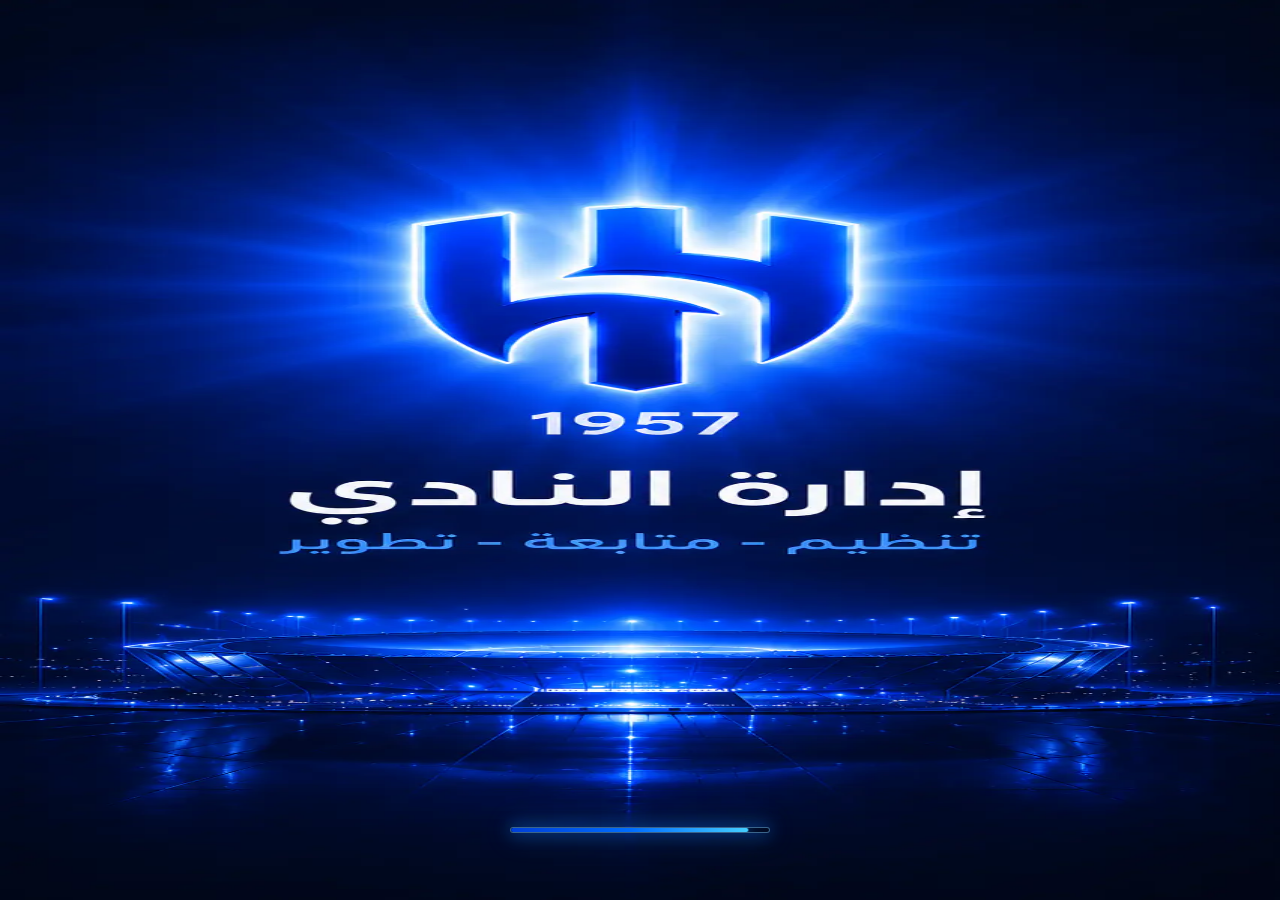
==== index.dev.html @ a950699e "Add files via upload" ====
<!doctype html>
<html lang="ar" dir="rtl">
  <head>
    <meta charset="utf-8" />
    <meta
      name="viewport"
      content="width=device-width, initial-scale=1, viewport-fit=cover"
    />
    <meta name="theme-color" content="#0b6dff" />
    <meta name="mobile-web-app-capable" content="yes" />
    <meta name="apple-mobile-web-app-capable" content="yes" />
    <meta name="apple-mobile-web-app-title" content="إدارة النادي" />
    <meta name="apple-mobile-web-app-status-bar-style" content="black-translucent" />
    <meta name="format-detection" content="telephone=no" />
    <title>منظومة إدارة نادي الهلال</title>
    <link rel="manifest" href="manifest.json" />
    <link rel="icon" type="image/webp" href="assets/optimized/hilal-icon.webp" />
    <link rel="apple-touch-icon" href="assets/optimized/apple-touch-icon.png" />
    <link rel="stylesheet" href="style.css" />
  </head>
  <body>
    <div
      class="splash"
      id="splash"
      aria-hidden="true"
      style="background: #09284d url('assets/optimized/hilal-splash.webp') center center / 100% 100% no-repeat"
    >
      <div class="splash-card">
        <img
          class="splash-poster"
          src="assets/optimized/hilal-splash.webp"
          alt="إدارة النادي"
          decoding="async"
          fetchpriority="high"
          loading="eager"
        />
        <div class="splash-loader" aria-hidden="true">
          <span></span>
        </div>
      </div>
    </div>
    <main class="app">
      <section class="content">
        <section class="page active" id="home">
          <div class="top home-top">
            <span class="kicker">نظام النادي</span>
            <div class="home-logo" aria-label="شعار الهلال">
              <img
                class="logo-img"
                src="assets/optimized/hilal-icon.webp"
                alt=""
                aria-hidden="true"
                decoding="async"
                fetchpriority="high"
                loading="eager"
              />
            </div>
          </div>
          <h1 class="title">ألعاب الهلال المختلفة</h1>
          <p class="desc">اختر الرياضة ثم انتقل لمسار المدرب أو اللاعب</p>
          <div class="sports" id="sportsGrid"></div>
        </section>
        <section class="page" id="sport">
          <div class="top">
            <div class="nav-actions">
              <button class="icon" data-go="home">‹</button>
              <button class="icon" data-go="home">⌂</button>
            </div>
            <span class="chip" id="sportStatus">نشط</span>
          </div>
          <h2 class="title" id="sportTitle">اختيار المسار</h2>
          <p class="desc" id="sportDesc">
            اختر كيف تريد الدخول بعد اختيار الرياضة
          </p>
          <div class="grid2">
            <button class="soft" id="showPlayer">دخول اللاعب</button>
            <button class="btn" id="showCoach">دخول المدرب</button>
          </div>
          <div class="card panel-card hidden" id="coachPanel">
            <h3>دخول المدرب</h3>
            <input id="coachUser" class="input" placeholder="اسم المستخدم" />
            <input
              id="coachPass"
              class="input"
              type="password"
              placeholder="كلمة المرور"
            />
            <button class="btn" id="coachLogin">دخول المدرب</button>
            <p class="message" id="coachMsg"></p>
          </div>
          <div class="card panel-card hidden" id="playerPanel">
            <h3>دخول اللاعب</h3>
            <input id="playerCode" class="input" placeholder="A7-3K-L9" />
            <button class="btn" id="playerLogin">دخول اللاعب</button>
            <p class="message" id="playerMsg"></p>
          </div>
        </section>
        <section class="page" id="coachDash">
          <div class="top">
            <div class="nav-actions">
              <button class="icon" data-go="home">⌂</button>
              <button
                class="icon menu-toggle"
                data-drawer-open
                data-icon="menu"
                type="button"
                aria-label="فتح القائمة"
              >
                ☰
              </button>
            </div>
            <span class="kicker">Dashboard</span>
            <span class="chip" id="sportChip">رفع الأثقال</span>
          </div>
          <h2 class="title">لوحة التحكم</h2>
          <p class="desc">ملخص سريع وتحكم أساسي للمدرب</p>
          <div class="grid3">
            <div class="stat">
              <small>عدد اللاعبين</small><b id="total">0</b>
            </div>
            <div class="stat">
              <small>نسبة الحضور</small><b id="rate">0%</b>
            </div>
            <div class="stat"><small>حضور اليوم</small><b id="today">0</b></div>
          </div>
          <div class="card code-card">
            <div class="row"><b>الكود</b><span class="chip">للاعب</span></div>
            <div class="code-actions">
              <input id="codeInput" class="input" placeholder="A7-3K-L9" />
              <button
                class="copy-code"
                id="copyCode"
                type="button"
                aria-label="نسخ الكود"
              ></button>
              <button class="btn" id="saveCode">حفظ</button>
            </div>
            <p id="codeMsg" class="message"></p>
            <button class="soft register-btn" id="toggleRegister" type="button">
              تسجيل لاعب
            </button>
            <div class="register-panel hidden" id="registerPanel">
              <h3>إضافة لاعب للموسم الجديد</h3>
              <input id="regName" class="input" placeholder="الاسم الكامل" />
              <div class="form-grid">
                <input
                  id="regNational"
                  class="input"
                  placeholder="رقم الهوية"
                />
                <input
                  id="regPhone"
                  class="input"
                  placeholder="رقم الجوال 05xxxxxxxx"
                />
                <input
                  id="regBirth"
                  class="input"
                  type="date"
                  aria-label="تاريخ الميلاد"
                />
                <input
                  id="regAge"
                  class="input"
                  type="number"
                  min="1"
                  placeholder="العمر"
                />
                <input
                  id="regWeight"
                  class="input"
                  type="number"
                  min="1"
                  placeholder="الوزن"
                />
                <select id="regGroup" class="select">
                  <option>فئة الكبار</option>
                  <option>فئة الشباب</option>
                  <option>فئة الناشئين</option>
                  <option>فئة البراعم</option>
                </select>
                <textarea
                  id="regNote"
                  class="textarea wide"
                  placeholder="ملاحظات المدرب"
                ></textarea>
              </div>
              <button class="btn" id="saveNewPlayer" type="button">
                حفظ بيانات اللاعب
              </button>
              <p id="registerMsg" class="message"></p>
            </div>
          </div>
        </section>
        <section class="page" id="daily">
          <div class="top">
            <div class="nav-actions">
              <button class="icon" data-go="coachDash">‹</button>
              <button class="icon" data-go="home">⌂</button>
            </div>
            <span class="chip">تمارين اليوم</span>
          </div>
          <h2 class="title">التمارين اليومية</h2>
          <select id="dailyGroup" class="select">
            <option>فئة الكبار</option>
            <option>فئة الشباب</option>
            <option>فئة الناشئين</option>
            <option>فئة البراعم</option>
          </select>
          <div class="list" id="dailyList"></div>
          <input id="dailyTitle" class="input" placeholder="اسم التمرين" />
          <input id="dailyDetails" class="input" placeholder="التفاصيل" />
          <textarea
            id="dailyNote"
            class="textarea"
            placeholder="ملاحظات المدرب"
          ></textarea>
          <button class="btn" id="addDaily">إضافة التمرين</button>
          <p id="dailyMsg" class="message"></p>
        </section>
        <section class="page" id="weekly">
          <div class="top">
            <div class="nav-actions">
              <button class="icon" data-go="coachDash">‹</button>
              <button class="icon" data-go="home">⌂</button>
            </div>
            <span class="chip">أسبوعي</span>
          </div>
          <h2 class="title">الجدول الأسبوعي</h2>
          <div class="schedule" id="weeklyEditor"></div>
          <button class="btn" id="saveWeekly">حفظ الجدول</button>
          <p id="weeklyMsg" class="message"></p>
        </section>
        <section class="page" id="attendance">
          <div class="top">
            <div class="nav-actions">
              <button class="icon" data-go="coachDash">‹</button>
              <button class="icon" data-go="home">⌂</button>
            </div>
            <span class="chip attendance-chip" data-icon-chip="calendar"
              >تشغيل يومي</span
            >
          </div>
          <h2 class="title">الحضور والغياب</h2>
          <div class="day-strip" id="dayStrip" aria-label="أيام الأسبوع"></div>
          <div class="grid3">
            <div class="stat">
              <small>حاضر</small><b id="presentCount">0</b>
            </div>
            <div class="stat"><small>غائب</small><b id="absentCount">0</b></div>
            <div class="stat">
              <small>النسبة</small><b id="ratioCount">0%</b>
            </div>
          </div>
          <div class="toolbar">
            <input class="input" id="search" placeholder="بحث عن لاعب" />
            <button class="ghost reset-btn hidden" id="reset">تصفير</button>
          </div>
          <div id="attendanceRoot"></div>
        </section>
        <section class="page" id="reports">
          <div class="top">
            <div class="nav-actions">
              <button class="icon" data-go="coachDash">‹</button>
              <button class="icon" data-go="home">⌂</button>
            </div>
            <span class="chip" data-icon-chip="reports">التقارير</span>
          </div>
          <h2 class="title">التقارير</h2>
          <p class="desc">ملخص سريع للحضور واللاعبين حسب البيانات الحالية</p>
          <div class="grid3">
            <div class="stat">
              <small>عدد اللاعبين</small><b id="reportTotalPlayers">0</b>
            </div>
            <div class="stat">
              <small>حضور اليوم</small><b id="reportTodayAttendance">0</b>
            </div>
            <div class="stat">
              <small>نسبة الحضور</small><b id="reportAttendanceRate">0%</b>
            </div>
          </div>
          <div class="list" id="reportsList"></div>
        </section>
        <section class="page" id="adminDash">
          <div class="top">
            <div class="nav-actions">
              <button class="icon" data-go="home">⌂</button>
              <button
                class="icon menu-toggle"
                data-drawer-open
                data-icon="menu"
                type="button"
                aria-label="فتح القائمة"
              >
                ☰
              </button>
            </div>
            <span class="kicker">Admin</span>
            <span class="chip">لوحة الإداري</span>
          </div>
          <h2 class="title">لوحة الإداري</h2>
          <p class="desc">إدارة الرياضات والمدربين واللاعبين والإعدادات</p>
          <div class="grid3 admin-overview">
            <div class="stat">
              <small>عدد الرياضات</small><b id="adminSportsCount">0</b>
            </div>
            <div class="stat">
              <small>عدد المدربين</small><b id="adminCoachesCount">0</b>
            </div>
            <div class="stat">
              <small>عدد اللاعبين</small><b id="adminPlayersCount">0</b>
            </div>
            <div class="stat">
              <small>حضور اليوم</small><b id="adminTodayAttendance">0</b>
            </div>
          </div>
          <div class="admin-summary-grid" id="adminSportsSummary"></div>
          <div class="admin-tabs" id="adminTabs">
            <button class="active" data-admin-tab="sports" type="button">
              الرياضات
            </button>
            <button data-admin-tab="coaches" type="button">المدربين</button>
            <button data-admin-tab="players" type="button">اللاعبين</button>
            <button data-admin-tab="attendance" type="button">الحضور</button>
            <button data-admin-tab="settings" type="button">الإعدادات</button>
          </div>
          <section class="admin-panel active" data-admin-panel="sports">
            <h3>إدارة الرياضات</h3>
            <div class="admin-form">
              <input id="sportNameAr" class="input" placeholder="اسم الرياضة بالعربي" />
              <input id="sportNameEn" class="input" placeholder="اسم الرياضة بالإنجليزي" />
              <input id="sportImage" class="input" placeholder="مسار الصورة" />
              <label class="admin-check">
                <input id="sportActive" type="checkbox" checked />
                <span>مفعّلة</span>
              </label>
              <button class="btn" id="addSportBtn" type="button">إضافة رياضة</button>
            </div>
            <p id="sportsAdminMsg" class="message"></p>
            <div class="list" id="adminSportsList"></div>
          </section>
          <section class="admin-panel" data-admin-panel="coaches">
            <h3>إدارة المدربين</h3>
            <p class="admin-note">
              اسم المستخدم هو بريد المدرب. كلمة المرور لا يمكن عرضها بعد إنشائها، ويمكن إرسال رابط إعادة تعيين من هنا.
            </p>
            <div class="admin-filters">
              <select id="coachSportFilterAdmin" class="select"></select>
              <input id="coachSearchAdmin" class="input" placeholder="بحث باسم المدرب أو البريد" />
            </div>
            <div class="admin-form">
              <input id="coachNameAdmin" class="input" placeholder="اسم المدرب" />
              <input id="coachEmailAdmin" class="input" placeholder="بريد المدرب" />
              <input id="coachPhoneAdmin" class="input" placeholder="رقم الجوال" />
              <input id="coachUidAdmin" class="input" placeholder="Firebase UID إن وجد" />
              <select id="coachSportAdmin" class="select"></select>
              <label class="admin-check">
                <input id="coachActiveAdmin" type="checkbox" checked />
                <span>مفعّل</span>
              </label>
              <button class="btn" id="addCoachBtn" type="button">إضافة ملف مدرب</button>
            </div>
            <p id="coachesAdminMsg" class="message"></p>
            <div class="list" id="adminCoachesList"></div>
          </section>
          <section class="admin-panel" data-admin-panel="players">
            <h3>إدارة اللاعبين</h3>
            <div class="admin-filters">
              <select id="playerSportFilter" class="select"></select>
              <select id="playerCoachFilter" class="select"></select>
              <select id="playerGroupFilter" class="select">
                <option value="">كل الفئات</option>
                <option>فئة الكبار</option>
                <option>فئة الشباب</option>
                <option>فئة الناشئين</option>
                <option>فئة البراعم</option>
              </select>
              <input
                id="playerSearchAdmin"
                class="input"
                placeholder="بحث بالاسم أو الهوية"
              />
            </div>
            <p id="playersAdminMsg" class="message"></p>
            <div class="list" id="adminPlayersList"></div>
          </section>
          <section class="admin-panel" data-admin-panel="attendance">
            <h3>نظرة الحضور</h3>
            <div class="admin-filters">
              <input id="attendanceDateFilter" class="input" type="date" />
              <select id="attendanceSportFilter" class="select"></select>
              <select id="attendanceCoachFilter" class="select"></select>
            </div>
            <p id="attendanceAdminMsg" class="message"></p>
            <div class="list" id="adminAttendanceList"></div>
          </section>
          <section class="admin-panel" data-admin-panel="settings">
            <h3>الإعدادات</h3>
            <div class="admin-form">
              <input
                id="settingsWhatsapp"
                class="input"
                placeholder="رقم واتساب الدعم 9665..."
              />
              <input id="settingsAppName" class="input" placeholder="اسم التطبيق" />
              <button class="btn" id="saveSettingsBtn" type="button">
                حفظ الإعدادات
              </button>
            </div>
            <p class="admin-note">إعدادات اللغة جاهزة كزر فقط وسيتم دعمها لاحقاً</p>
            <p id="settingsAdminMsg" class="message"></p>
          </section>
        </section>
        <section class="page" id="playerDash">
          <div class="top">
            <button class="icon" data-go="home">⌂</button>
            <span class="kicker">لوحة اللاعب</span>
            <span class="chip" id="playerSport">رفع الأثقال</span>
          </div>
          <h2 class="title">لوحة اللاعب</h2>
          <h3>جدول التمارين الأسبوعية</h3>
          <div class="list" id="playerWeekly"></div>
        </section>
      </section>
      <nav class="nav hidden" id="bottomNav">
        <button class="active" data-go="coachDash" data-nav="coachDash">
          الرئيسية
        </button>
        <button data-go="attendance" data-nav="attendance">التحضير</button>
        <button data-go="weekly" data-nav="weekly">التمارين</button>
      </nav>
      <div class="toast hidden" id="toast"></div>
      <div class="drawer-backdrop hidden" id="drawerBackdrop"></div>
      <aside
        class="side-drawer hidden"
        id="sideDrawer"
        aria-label="القائمة الجانبية"
        aria-hidden="true"
      >
        <div class="drawer-head">
          <b>القائمة</b>
          <button
            class="icon"
            id="closeDrawer"
            data-icon="back"
            type="button"
            aria-label="إغلاق القائمة"
          >
            ‹
          </button>
        </div>
        <nav class="drawer-links">
          <button data-drawer-go="home" type="button">الرئيسية</button>
          <button data-drawer-go="coachDash" type="button">لوحة المدرب</button>
          <button data-drawer-go="attendance" type="button">الحضور والغياب</button>
          <button data-drawer-go="weekly" type="button">الجدول والتمارين</button>
          <button data-drawer-go="reports" type="button">التقارير</button>
          <a
            id="supportWhatsappLink"
            href="https://wa.me/966500000000"
            target="_blank"
            rel="noopener"
            >الدعم الفني واتساب</a
          >
          <button id="openPolicies" type="button">السياسات</button>
          <button id="languageToggle" type="button">تغيير اللغة</button>
          <button id="openAdminLogin" type="button">دخول الإداري</button>
          <button id="drawerLogout" type="button">تسجيل الخروج</button>
        </nav>
      </aside>
      <aside
        id="homeDrawer"
        class="home-drawer closed"
        aria-hidden="false"
        aria-label="شريط الأدوات"
      >
        <button
          class="icon menu-toggle"
          data-drawer-open
          data-icon="menu"
          type="button"
          aria-label="فتح القائمة"
        >
          ☰
        </button>
        <nav>
          <button class="hd-btn" id="homeAdminBtn" aria-label="???? ???????" type="button">
            <svg viewBox="0 0 24 24" fill="none" aria-hidden="true">
              <path d="M12 12c2.2 0 4-1.8 4-4s-1.8-4-4-4-4 1.8-4 4 1.8 4 4 4z" />
              <path d="M20 21v-2a4 4 0 0 0-4-4H8a4 4 0 0 0-4 4v2" />
            </svg>
          </button>
          <a
            class="hd-btn"
            id="homeWhatsapp"
            href="https://wa.me/966500000000"
            target="_blank"
            rel="noopener"
            aria-label="??? ??????"
          >
            <svg viewBox="0 0 24 24" fill="none" aria-hidden="true">
              <path d="M21 15a5 5 0 0 1-3 3l-1 .3a5 5 0 0 1-4.2-1.2L11 16a5 5 0 1 1 10-1z" />
            </svg>
          </a>
          <button class="hd-btn" id="homePolicyBtn" aria-label="????????" type="button">
            <svg viewBox="0 0 24 24" fill="none" aria-hidden="true">
              <path d="M12 2l7 4v6c0 5-4 9-7 10-3-1-7-5-7-10V6l7-4z" />
            </svg>
          </button>
          <button class="hd-btn" id="homeLangBtn" aria-label="?????" type="button">
            <svg viewBox="0 0 24 24" fill="none" aria-hidden="true">
              <path d="M2 12h20" />
              <path d="M12 2a15.3 15.3 0 0 1 4 10 15.3 15.3 0 0 1-4 10 15.3 15.3 0 0 1-4-10 15.3 15.3 0 0 1 4-10z" />
            </svg>
          </button>
          <button class="hd-btn" id="homeAboutBtn" aria-label="???" type="button">
            <svg viewBox="0 0 24 24" fill="none" aria-hidden="true">
              <path d="M12 2a10 10 0 1 0 0 20 10 10 0 0 0 0-20z" />
              <path d="M12 10v4" />
              <path d="M12 7h.01" />
            </svg>
          </button>
        </nav>
      </aside>
      <div
        class="modal hidden simple-modal"
        id="policyModal"
        role="dialog"
        aria-modal="true"
        aria-label="السياسات"
      >
        <button class="modal-close" id="closePolicyModal" type="button">
          إغلاق ×
        </button>
        <div class="simple-card">
          <h3>السياسات</h3>
          <p>سياسات الاستخدام والخصوصية سيتم تحديثها لاحقاً</p>
        </div>
      </div>
      <div
        class="modal hidden simple-modal"
        id="aboutModal"
        role="dialog"
        aria-modal="true"
        aria-label="حول النظام"
      >
        <button class="modal-close" id="closeAboutModal" type="button">
          إغلاق ×
        </button>
        <div class="simple-card">
          <h3>حول</h3>
          <p>نظام إدارة النادي - نسخة أولية لإدارة الرياضات والمدربين واللاعبين والحضور.</p>
        </div>
      </div>
      <div
        class="modal hidden simple-modal"
        id="adminLoginModal"
        role="dialog"
        aria-modal="true"
        aria-label="دخول الإداري"
      >
        <button class="modal-close" id="closeAdminLogin" type="button">
          إغلاق ×
        </button>
        <div class="simple-card">
          <h3>دخول الإداري</h3>
          <input
            id="adminLoginEmail"
            class="input"
            placeholder="اسم المستخدم أو البريد الإلكتروني"
          />
          <input
            id="adminLoginPass"
            class="input"
            type="password"
            placeholder="كلمة المرور"
          />
          <button class="btn" id="adminLoginBtn" type="button">دخول الإداري</button>
          <p class="message" id="adminLoginMsg"></p>
        </div>
      </div>
      <div
        class="modal hidden"
        id="playerCardModal"
        role="dialog"
        aria-modal="true"
        aria-label="بطاقة اللاعب"
      >
        <button class="modal-close" id="closePlayerCard" type="button">
          إغلاق ×
        </button>
        <div class="modal-card" id="playerCardBody"></div>
      </div>
    </main>
    <script type="importmap">
      {
        "imports": {
          "firebase/app": "https://www.gstatic.com/firebasejs/12.13.0/firebase-app.js",
          "firebase/auth": "https://www.gstatic.com/firebasejs/12.13.0/firebase-auth.js",
          "firebase/firestore": "https://www.gstatic.com/firebasejs/12.13.0/firebase-firestore.js",
          "firebase/firestore/lite": "https://www.gstatic.com/firebasejs/12.13.0/firebase-firestore-lite.js"
        }
      }
    </script>
    <script src="js/firebase-runtime.js"></script>
    <script src="js/state.js"></script>
    <script src="js/helpers.js"></script>
    <script src="js/icons.js"></script>
    <script src="js/navigation.js"></script>
    <script src="js/renderSports.js"></script>
    <script src="js/renderAttendance.js"></script>
    <script src="js/renderCoach.js"></script>
    <script src="js/renderPlayer.js"></script>
    <script src="js/forms.js"></script>
    <script src="js/admin.js"></script>
    <script src="js/events.js"></script>
    <script src="js/main.js"></script>
  </body>
</html>
---- style.css ----
/* Variables */
:root {
  --text: #081a33;
  --muted: #6a7890;
  --accent: #0b6dff;
  --accent-dark: #0052d9;
  --ok: #20ad62;
  --danger: #d53030;
  --surface: rgba(255, 255, 255, 0.7);
  --glass-bg: rgba(255, 255, 255, 0.66);
  --glass-bg-strong: rgba(255, 255, 255, 0.82);
  --glass-border: 1px solid rgba(255, 255, 255, 0.82);
  --glass-border-soft: 1px solid rgba(255, 255, 255, 0.74);
  --panel-gradient:
    linear-gradient(
      145deg,
      rgba(255, 255, 255, 0.78),
      rgba(245, 250, 255, 0.6)
    );
  --blue-gradient:
    linear-gradient(180deg, rgba(255, 255, 255, 0.22), transparent 38%),
    linear-gradient(135deg, #38c6ff, var(--accent) 56%, var(--accent-dark));
  --green-gradient:
    linear-gradient(180deg, rgba(255, 255, 255, 0.2), transparent 42%),
    linear-gradient(135deg, #31d87b, #1aa65b);
  --disabled-gradient:
    linear-gradient(180deg, rgba(255, 255, 255, 0.28), transparent 42%),
    linear-gradient(135deg, #a9b8cc, #758aa6);
  --shadow: 0 18px 44px rgba(54, 102, 173, 0.13);
  --soft-shadow: none;
  --control-shadow: none;
  --inner: none;
  --panel-shadow: 0 14px 30px rgba(65, 103, 162, 0.1);
  --blue-shadow: 0 12px 24px rgba(11, 109, 255, 0.22);
  --hover-shadow:
    0 14px 30px rgba(32, 95, 190, 0.15),
    -6px -6px 16px rgba(255, 255, 255, 0.86);
  --input-shadow:
    inset 5px 5px 14px rgba(92, 122, 165, 0.09),
    inset -5px -5px 14px rgba(255, 255, 255, 0.76);
  --focus-shadow:
    0 0 0 4px rgba(78, 200, 255, 0.14),
    inset 4px 4px 12px rgba(92, 122, 165, 0.08);
  --blur-panel: blur(12px) saturate(130%);
  --blur-strong: blur(16px) saturate(135%);
  --transition-fast: 0.16s ease;
  --transition-control: 0.18s ease;
  --nav: 82px;
  --splash-progress: 0;
}

/* Reset/Base */
* {
  box-sizing: border-box;
}

html {
  min-height: 100%;
  overflow-y: auto;
}

body {
  min-height: 100vh;
  min-height: 100dvh;
  margin: 0;
  overflow-x: hidden;
  overflow-y: auto;
  overscroll-behavior-y: auto;
  color: var(--text);
  font-family:
    -apple-system,
    BlinkMacSystemFont,
    "SF Pro Display",
    "SF Pro Text",
    "Segoe UI",
    Tahoma,
    Arial,
    sans-serif;
  -webkit-text-size-adjust: 100%;
  text-rendering: optimizeLegibility;
  background:
    linear-gradient(145deg, #ffffff 0%, #f4f9ff 48%, #edf6ff 100%);
}

button,
input,
select,
textarea {
  font: inherit;
}

button {
  -webkit-tap-highlight-color: transparent;
  touch-action: manipulation;
}

h1,
h2 {
  margin: 0;
  text-align: center;
  line-height: 1.25;
}

h3 {
  color: var(--text);
}

/* Layout */
.app {
  position: relative;
  width: 100%;
  max-width: none;
  min-height: 100vh;
  min-height: 100dvh;
  margin: 0;
  padding: 0;
  opacity: 0;
  transition:
    opacity 0.28s ease,
    transform 0.28s cubic-bezier(0.2, 0.8, 0.2, 1),
    border-radius 0.28s cubic-bezier(0.2, 0.8, 0.2, 1);
  transform-origin: center right;
  will-change: transform, border-radius;
}

body.app-ready .app {
  opacity: 1;
}

/* Drawer-open premium iOS-style effect: apply to .content */
.content {
  transition: transform 0.28s ease, border-radius 0.28s ease;
  transform-origin: center right;
}

/* FIXED: Minimal content shift — only translate, no scale compression */
.content.drawer-open,
.app.drawer-open .content {
  transform: none;
  transform-origin: center right;
  border-radius: 0;
  overflow-x: hidden;
  transition: transform 0.28s ease, border-radius 0.28s ease;
}

.app.drawer-open .content {
  padding-right: 72px;
}

body:not(.has-bottom-nav) .app {
  padding-bottom: 0;
}

.content {
  width: 100%;
  height: 100vh;
  height: 100dvh;
  min-height: 0;
  overflow-x: hidden;
  overflow-y: auto;
  overscroll-behavior-y: contain;
  -webkit-overflow-scrolling: touch;
  padding: 15px;
  border: 0;
  border-radius: 0;
  background:
    linear-gradient(
      150deg,
      rgba(255, 255, 255, 0.84),
      rgba(246, 250, 255, 0.64)
    );
  box-shadow: none;
  backdrop-filter: var(--blur-strong);
  -webkit-backdrop-filter: var(--blur-strong);
  scrollbar-width: none;
}

body:not(.has-bottom-nav) .content {
  height: 100vh;
  height: 100dvh;
}

.content::-webkit-scrollbar,
.day-strip::-webkit-scrollbar {
  display: none;
  width: 0;
}

.page {
  display: none;
  animation: fade 0.28s cubic-bezier(0.2, 0.8, 0.2, 1) both;
}

.page.active {
  display: block;
}

.top,
.row {
  display: flex;
  align-items: center;
  justify-content: space-between;
  gap: 10px;
}

.top {
  margin-bottom: 14px;
}

.nav-actions {
  display: flex;
  gap: 8px;
}

.grid2,
.grid3,
.sports,
.list,
.schedule,
.form-grid {
  display: grid;
}

.grid2 {
  grid-template-columns: repeat(2, minmax(0, 1fr));
  gap: 9px;
}

.grid3 {
  grid-template-columns: repeat(3, minmax(0, 1fr));
  gap: 9px;
}

.list {
  gap: 9px;
  margin-top: 9px;
}

.schedule {
  gap: 9px;
}

.schedule label {
  display: grid;
  gap: 8px;
}

.toolbar {
  display: grid;
  grid-template-columns: 1fr auto;
  gap: 8px;
  align-items: center;
  margin-bottom: 8px;
}

.form-grid {
  grid-template-columns: repeat(2, minmax(0, 1fr));
  gap: 8px;
}

.form-grid .wide {
  grid-column: 1 / -1;
}

/* Components */
.hidden {
  display: none !important;
}

.kicker {
  color: var(--accent);
  font-size: 12px;
  font-weight: 900;
  letter-spacing: 0;
}

.title {
  position: relative;
  z-index: 1;
  color: #071833;
  font-size: clamp(22px, 7vw, 28px);
  font-weight: 950;
  letter-spacing: 0;
}

.desc {
  margin: 7px 0 14px;
  color: var(--muted);
  text-align: center;
  font-size: 13px;
  line-height: 1.75;
}

.glass-card,
.panel,
.card,
.row,
.player {
  padding: 13px;
  border: var(--glass-border);
  border-radius: 20px;
  background: var(--panel-gradient);
  box-shadow: var(--panel-shadow);
  backdrop-filter: var(--blur-panel);
  -webkit-backdrop-filter: var(--blur-panel);
}

.soft-shadow {
  box-shadow: var(--soft-shadow);
}

.blue-gradient {
  color: #fff;
  background: var(--blue-gradient);
}

.panel-card {
  margin-top: 12px;
}

.chip {
  display: inline-flex;
  align-items: center;
  justify-content: center;
  gap: 6px;
  padding: 7px 11px;
  border: var(--glass-border-soft);
  border-radius: 999px;
  color: var(--accent);
  background: rgba(255, 255, 255, 0.64);
  box-shadow:
    inset 0 1px 0 rgba(255, 255, 255, 0.9),
    0 8px 20px rgba(59, 111, 186, 0.1);
  font-size: 12px;
  font-weight: 900;
  white-space: nowrap;
}

.icon,
.home-logo,
.copy-code,
.player-id-icon {
  display: grid;
  place-items: center;
}

.icon {
  width: 40px;
  height: 40px;
  border: none;
  border-radius: 16px;
  color: var(--accent);
  background: transparent;
  box-shadow: none;
  cursor: pointer;
  transition:
    transform var(--transition-control),
    box-shadow var(--transition-control),
    background var(--transition-control);
}

.icon svg,
.btn svg,
.soft svg,
.ghost svg,
.nav svg,
.copy-code svg,
.attendance-chip svg,
.player-id-icon svg,
.note-icon svg,
.call svg {
  display: block;
  width: 20px;
  height: 20px;
  fill: none;
  stroke: currentColor;
  stroke-width: 2.1;
  stroke-linecap: round;
  stroke-linejoin: round;
}

#home .menu-toggle svg {
  width: 24px;
  height: 24px;
  stroke-width: 1.8;
}

.soft-button,
.btn,
.soft,
.ghost {
  display: inline-flex;
  align-items: center;
  justify-content: center;
  gap: 8px;
  width: 100%;
  padding: 12px;
  border-radius: 16px;
  font-size: 14px;
  font-weight: 950;
  cursor: pointer;
  transition:
    transform var(--transition-fast),
    box-shadow var(--transition-control),
    background var(--transition-control),
    color var(--transition-control);
}

.btn,
.blue-gradient {
  border: 1px solid rgba(255, 255, 255, 0.58);
  color: #fff;
  background: var(--blue-gradient);
  box-shadow: var(--blue-shadow);
}

.soft-button,
.soft,
.ghost {
  border: var(--glass-border);
  color: var(--accent);
  background: var(--glass-bg);
  box-shadow: var(--control-shadow);
}

.ghost {
  color: #37506d;
}

.tiny-action {
  width: auto;
  padding: 8px 10px;
}

.reset-btn {
  width: auto;
  padding-inline: 12px;
}

.icon:active,
.btn:active,
.soft:active,
.ghost:active,
.nav button:active {
  transform: translateY(1px) scale(0.985);
}

/* Forms */
.input-style,
.input,
.select,
.textarea {
  width: 100%;
  margin-bottom: 9px;
  padding: 12px 13px;
  border: var(--glass-border);
  border-radius: 16px;
  outline: none;
  color: var(--text);
  background: var(--surface);
  box-shadow: var(--input-shadow);
  font-size: 16px;
  transition:
    border-color var(--transition-control),
    box-shadow var(--transition-control),
    background var(--transition-control);
}

.textarea {
  min-height: 88px;
  resize: vertical;
}

.input::placeholder,
.textarea::placeholder {
  color: rgba(80, 98, 124, 0.55);
}

.input:focus,
.select:focus,
.textarea:focus {
  border-color: rgba(11, 109, 255, 0.35);
  background: rgba(255, 255, 255, 0.88);
  box-shadow: var(--focus-shadow);
}

.code-actions .input,
.toolbar .input {
  margin: 0;
}

.stat {
  display: grid;
  place-items: center;
  min-height: 80px;
  padding: 11px 7px;
  border: var(--glass-border);
  border-radius: 18px;
  background:
    linear-gradient(
      145deg,
      rgba(255, 255, 255, 0.78),
      rgba(244, 249, 255, 0.7)
    );
  box-shadow: var(--panel-shadow);
  text-align: center;
}

.stat small {
  color: var(--muted);
  font-size: 11px;
  font-weight: 800;
}

.stat b {
  display: block;
  margin-top: 4px;
  color: var(--accent);
  font-size: 23px;
  text-shadow: 0 8px 24px rgba(11, 109, 255, 0.18);
}

.empty {
  margin-top: 10px;
  padding: 18px;
  border: 1px dashed rgba(11, 109, 255, 0.22);
  border-radius: 18px;
  color: var(--muted);
  background: rgba(255, 255, 255, 0.56);
  text-align: center;
}

.message {
  min-height: 22px;
  margin: 8px 0 0;
  text-align: center;
  font-size: 13px;
  font-weight: 800;
  line-height: 1.7;
}

.toast {
  position: fixed;
  top: 18px;
  left: 50%;
  z-index: 120;
  width: min(430px, calc(100% - 28px));
  padding: 12px 14px;
  transform: translate(-50%, -18px);
  border: var(--glass-border);
  border-radius: 18px;
  opacity: 0;
  color: var(--text);
  background: var(--glass-bg-strong);
  box-shadow: 0 16px 34px rgba(61, 101, 165, 0.18);
  backdrop-filter: var(--blur-panel);
  -webkit-backdrop-filter: var(--blur-panel);
  text-align: center;
  font-weight: 950;
  pointer-events: none;
  transition:
    opacity 0.22s ease,
    transform 0.22s ease;
}

.toast.show {
  opacity: 1;
  transform: translate(-50%, 0);
}

/* Drawer/Admin */
.drawer-backdrop {
  position: fixed;
  inset: 0;
  z-index: 70;
  opacity: 0;
  background: rgba(2, 18, 50, 0.28);
  backdrop-filter: blur(6px);
  -webkit-backdrop-filter: blur(6px);
  transition: opacity 0.24s cubic-bezier(0.4, 0, 0.2, 1);
  pointer-events: none;
}

.drawer-backdrop.open {
  opacity: 1;
  pointer-events: auto;
}

.side-drawer {
  position: fixed;
  top: calc(12px + env(safe-area-inset-top));
  right: calc(12px + env(safe-area-inset-right));
  bottom: calc(12px + env(safe-area-inset-bottom));
  z-index: 75;
  display: grid;
  grid-template-rows: auto 1fr;
  width: min(320px, calc(72vw));
  padding: 0;
  transform: translateX(calc(100% + 24px));
  border: none;
  border-radius: 28px 0 0 28px;
  background: linear-gradient(
    135deg,
    rgba(255, 255, 255, 0.92),
    rgba(245, 250, 255, 0.88)
  );
  box-shadow: -8px 16px 48px rgba(11, 109, 255, 0.16);
  backdrop-filter: blur(14px) saturate(130%);
  -webkit-backdrop-filter: blur(14px) saturate(130%);
  transition: transform 0.32s cubic-bezier(0.4, 0, 0.2, 1);
  overflow: hidden;
}

.side-drawer.open {
  transform: translateX(0);
}

.drawer-head {
  display: grid;
  grid-template-columns: auto 1fr auto;
  align-items: center;
  gap: 12px;
  padding: 16px 14px;
  border-bottom: 1px solid rgba(11, 109, 255, 0.08);
  background: linear-gradient(180deg, rgba(255,255,255,0.8), rgba(245,250,255,0.6));
}

.drawer-logo {
  display: grid;
  place-items: center;
  width: 36px;
  height: 36px;
  border-radius: 12px;
  background: linear-gradient(135deg, rgba(11,109,255,0.08), rgba(78,200,255,0.06));
  border: 1px solid rgba(11, 109, 255, 0.12);
}

.drawer-logo img {
  width: 24px;
  height: 28px;
  object-fit: contain;
}

/* Safety: constrain any images injected into the drawer to avoid huge uncropped assets */
.side-drawer {
  overflow: hidden;
}
.side-drawer img {
  max-width: 48px !important;
  max-height: 48px !important;
  width: auto !important;
  height: auto !important;
  object-fit: contain !important;
  display: block !important;
  pointer-events: none !important;
}

/* Collapsed / slim icon-rail variant for the side drawer */
.side-drawer.collapsed {
  width: 72px;
  border-radius: 18px;
  padding: 6px 8px;
}
.side-drawer.collapsed .drawer-head {
  display: flex;
  justify-content: center;
  gap: 0;
  padding: 8px 6px;
  border-bottom: none;
}
.side-drawer.collapsed .drawer-head b,
.side-drawer.collapsed #closeDrawer {
  display: none;
}
.side-drawer.collapsed .drawer-logo {
  width: 44px;
  height: 44px;
  border-radius: 10px;
}
.side-drawer.collapsed .drawer-logo img {
  width: 32px;
  height: 32px;
}
.side-drawer.collapsed .drawer-links {
  padding: 6px 6px;
  gap: 8px;
  align-items: center;
}
.side-drawer.collapsed .drawer-links button,
.side-drawer.collapsed .drawer-links a {
  justify-content: center;
  padding: 10px;
  min-height: 56px;
  border-radius: 12px;
  color: transparent;
  background: rgba(255,255,255,0.06);
  border-color: transparent;
}
.side-drawer.collapsed .drawer-links button::before,
.side-drawer.collapsed .drawer-links a::before {
  font-size: 20px;
  display: block;
  color: var(--accent);
}
.side-drawer.collapsed .drawer-links button:hover,
.side-drawer.collapsed .drawer-links a:hover {
  transform: none;
  background: rgba(255,255,255,0.12);
}

.drawer-title-col {
  display: flex;
  align-items: center;
  min-height: 32px;
}

.drawer-head b {
  color: var(--text);
  font-size: 16px;
  font-weight: 950;
  letter-spacing: -0.3px;
}

.drawer-close {
  width: 36px;
  height: 36px;
  border: 1px solid rgba(11, 109, 255, 0.12) !important;
  border-radius: 12px !important;
  background: rgba(255, 255, 255, 0.6) !important;
  box-shadow: none !important;
  transition: all 0.2s ease;
}

.drawer-close:hover {
  background: rgba(11, 109, 255, 0.06) !important;
  border-color: rgba(11, 109, 255, 0.2) !important;
}

.drawer-close:active {
  transform: scale(0.94);
}

.drawer-links {
  display: grid;
  align-content: start;
  gap: 7px;
  overflow-y: auto;
  overflow-x: hidden;
  padding: 10px 12px 16px;
  scrollbar-width: thin;
  scrollbar-color: rgba(11, 109, 255, 0.08) transparent;
}

.drawer-links::-webkit-scrollbar {
  width: 4px;
}

.drawer-links::-webkit-scrollbar-track {
  background: transparent;
}

.drawer-links::-webkit-scrollbar-thumb {
  background: rgba(11, 109, 255, 0.12);
  border-radius: 4px;
}

.drawer-links button,
.drawer-links a {
  display: flex;
  align-items: center;
  justify-content: flex-end;
  min-height: 48px;
  padding: 10px 14px;
  border: 1px solid rgba(11, 109, 255, 0.08);
  border-radius: 14px;
  color: #1a3a52;
  background: rgba(255, 255, 255, 0.4);
  box-shadow: none;
  text-align: right;
  text-decoration: none;
  font-size: 13px;
  font-weight: 900;
  cursor: pointer;
  gap: 10px;
  transition: all 0.2s cubic-bezier(0.4, 0, 0.2, 1);
  position: relative;
}

.drawer-links button::before,
.drawer-links a::before {
  content: attr(data-icon);
  font-size: 16px;
  display: block;
}

.drawer-links button:hover,
.drawer-links a:hover {
  background: rgba(11, 109, 255, 0.06);
  border-color: rgba(11, 109, 255, 0.16);
  transform: translateX(-4px);
}

.drawer-links button:active,
.drawer-links a:active {
  transform: translateX(-2px) scale(0.98);
}

.drawer-links #openAdminLogin {
  border: 1.5px solid rgba(11, 109, 255, 0.22);
  background: linear-gradient(135deg, rgba(78, 200, 255, 0.04), rgba(11, 109, 255, 0.02));
  color: #0052d9;
  font-weight: 950;
}

.drawer-links #openAdminLogin:hover {
  background: linear-gradient(135deg, rgba(78, 200, 255, 0.08), rgba(11, 109, 255, 0.06));
  border-color: rgba(11, 109, 255, 0.3);
}

.drawer-links #drawerLogout {
  margin-top: 4px;
  border: 1.5px solid rgba(213, 48, 48, 0.18);
  background: rgba(213, 48, 48, 0.04);
  color: #b41e1e;
}

.drawer-links #drawerLogout:hover {
  background: rgba(213, 48, 48, 0.08);
  border-color: rgba(213, 48, 48, 0.28);
}

.drawer-links #supportWhatsappLink {
  color: #15803d;
  border-color: rgba(34, 197, 94, 0.12);
  background: rgba(34, 197, 94, 0.04);
}

.drawer-links #supportWhatsappLink:hover {
  background: rgba(34, 197, 94, 0.08);
  border-color: rgba(34, 197, 94, 0.2);
}

.simple-modal {
  direction: rtl;
}

.simple-card {
  width: min(430px, calc(100vw - 32px));
  padding: 18px;
  border: var(--glass-border);
  border-radius: 22px;
  background: var(--glass-bg-strong);
  box-shadow: 0 22px 56px rgba(61, 101, 165, 0.22);
  backdrop-filter: var(--blur-strong);
  -webkit-backdrop-filter: var(--blur-strong);
  text-align: right;
}

.simple-card h3 {
  margin: 0 0 12px;
  color: var(--accent);
  text-align: center;
}

/* ============================================================
   HOME ICON RAIL (home-drawer)
   FIXED: Full-height, starts from top of safe area (aligned
   with the ☰ button), slides in from right as ONE component.
   No gap, no floating mid-page block.
   ============================================================ */
.home-drawer {
  position: fixed;
  right: 0;
  top: 24px;
  bottom: 24px;
  width: 64px;
  z-index: 80;
  grid-template-rows: auto 1fr;
  gap: 10px;
  padding: 0 8px 10px;
  border-radius: 30px;
  background: rgba(255, 255, 255, 0.86);
  box-shadow: 0 16px 42px rgba(28, 115, 255, 0.13), 0 2px 8px rgba(28, 115, 255, 0.06);
  backdrop-filter: blur(16px) saturate(135%);
  -webkit-backdrop-filter: blur(16px) saturate(135%);
  display: grid;
  align-items: stretch;
  border: 1px solid rgba(255, 255, 255, 0.80);
  overflow-y: auto;
  overflow-x: hidden;
  scrollbar-width: none;
}
.home-drawer::-webkit-scrollbar {
  display: none;
}
.home-drawer nav {
  display: flex;
  flex-direction: column;
  justify-content: flex-start;
  gap: 12px;
  align-items: center;
  min-height: 100%;
  padding: 0;
}
.home-drawer.closed {
  bottom: auto;
  height: 64px;
  padding-bottom: 0;
  overflow: visible;
}
.home-drawer.closed nav {
  display: none;
}
.home-drawer .menu-toggle {
  position: relative;
  top: 0;
  right: 0;
  z-index: 1;
  justify-self: center;
  width: 44px;
  height: 44px;
  border-radius: 17px;
  color: var(--accent);
  background: transparent;
  border-color: transparent;
  box-shadow: none;
}
.home-drawer .hd-btn {
  width: 44px;
  height: 44px;
  min-height: 44px;
  display: grid;
  place-items: center;
  border-radius: 17px;
  background: rgba(255, 255, 255, 0.5);
  border: 1px solid rgba(255, 255, 255, 0.76);
  color: var(--accent);
  cursor: pointer;
  flex-shrink: 0;
  transition: transform 0.18s ease, background 0.18s ease, color 0.18s ease;
}
.home-drawer .hd-btn:focus,
.home-drawer .hd-btn:hover {
  background: rgba(11,109,255,0.08);
  border-color: rgba(11,109,255,0.2);
}
.home-drawer .hd-btn:active {
  transform: scale(0.94);
}
/* Active/current page highlight */
.home-drawer .hd-btn.active {
  color: #fff;
  background: var(--blue-gradient);
  box-shadow: var(--blue-shadow);
  border-color: transparent;
}
.home-drawer.hidden { display: none !important; }

/* Smaller svg icons in home drawer buttons */
.home-drawer .hd-btn svg {
  width: 19px;
  height: 19px;
  stroke: currentColor;
  stroke-width: 1.7;
  stroke-linecap: round;
  stroke-linejoin: round;
}

/* ☰ menu-toggle on home page: sits in the top bar naturally.
   No fixed positioning override — it flows within .home-top.
   The rail starts at the same top as safe-area so they visually align. */
#home .home-logo {
  position: absolute;
  top: 16px;
  left: 18px;
}

#home .menu-toggle {
  position: fixed;
  top: 16px;
  right: 18px;
  width: 54px;
  height: 54px;
  border: var(--glass-border);
  border-radius: 16px;
  color: var(--accent);
  background: rgba(255, 255, 255, 0.58);
  box-shadow: 0 8px 20px rgba(59, 111, 186, 0.1);
  cursor: pointer;
  z-index: 999;
  display: grid;
  place-items: center;
}

.menu-toggle { position: relative; z-index: 90; }

/* Modal content for about/privacy will reuse .simple-modal/.simple-card */

.simple-card p {
  margin: 0;
  color: var(--muted);
  text-align: center;
  line-height: 1.8;
  font-weight: 800;
}

.admin-overview {
  grid-template-columns: repeat(2, minmax(0, 1fr));
  margin-bottom: 12px;
}

.admin-summary-grid {
  display: grid;
  grid-template-columns: repeat(2, minmax(0, 1fr));
  gap: 10px;
  margin: 12px 0;
}

.admin-summary-card {
  display: grid;
  gap: 10px;
  padding: 12px;
  border: var(--glass-border-soft);
  border-radius: 18px;
  background: rgba(255, 255, 255, 0.62);
  box-shadow: var(--control-shadow);
}

.admin-summary-card b,
.admin-summary-card span {
  display: block;
}

.admin-summary-card > div:first-child {
  display: flex;
  justify-content: space-between;
  gap: 8px;
  align-items: center;
}

.admin-summary-card > div:first-child b {
  color: var(--text);
  font-weight: 950;
}

.admin-summary-card > div:first-child span {
  color: var(--accent);
  font-size: 12px;
  font-weight: 900;
}

.admin-summary-stats {
  display: grid;
  grid-template-columns: repeat(3, minmax(0, 1fr));
  gap: 6px;
}

.admin-summary-stats span {
  padding: 7px 6px;
  border-radius: 12px;
  background: rgba(11, 109, 255, 0.06);
  color: #52637a;
  font-size: 11px;
  font-weight: 900;
  text-align: center;
}

.admin-summary-actions {
  display: grid;
  grid-template-columns: repeat(2, minmax(0, 1fr));
  gap: 8px;
}

.admin-credential-box {
  display: grid;
  gap: 5px;
  padding: 10px;
  border-radius: 14px;
  background: rgba(11, 109, 255, 0.055);
  color: #52637a;
  font-size: 12px;
  font-weight: 850;
}

.admin-credential-box b {
  color: var(--text);
}

.admin-tabs {
  display: grid;
  grid-template-columns: repeat(5, minmax(92px, 1fr));
  gap: 7px;
  overflow-x: auto;
  margin: 12px 0;
  padding: 7px;
  border: var(--glass-border-soft);
  border-radius: 18px;
  background: rgba(255, 255, 255, 0.56);
  box-shadow: var(--inner);
  scrollbar-width: none;
}

.admin-tabs::-webkit-scrollbar {
  display: none;
}

.admin-tabs button {
  min-height: 42px;
  border: var(--glass-border-soft);
  border-radius: 14px;
  color: #52637a;
  background: rgba(255, 255, 255, 0.68);
  box-shadow: var(--control-shadow);
  font-size: 12px;
  font-weight: 950;
  white-space: nowrap;
  cursor: pointer;
}

.admin-tabs button.active {
  color: #fff;
  background: var(--blue-gradient);
  box-shadow: var(--blue-shadow);
}

.admin-panel {
  display: none;
}

.admin-panel.active {
  display: block;
}

.admin-panel h3 {
  margin: 10px 0;
  color: var(--accent);
  text-align: center;
  font-size: 18px;
}

.admin-form,
.admin-filters {
  display: grid;
  grid-template-columns: 1fr;
  gap: 8px;
  margin-bottom: 8px;
}

.admin-form .input,
.admin-form .select,
.admin-filters .input,
.admin-filters .select {
  margin: 0;
}

.admin-check {
  display: flex;
  align-items: center;
  gap: 8px;
  min-height: 44px;
  padding: 10px 12px;
  border: var(--glass-border-soft);
  border-radius: 16px;
  color: #38506d;
  background: rgba(255, 255, 255, 0.62);
  box-shadow: var(--inner);
  font-size: 13px;
  font-weight: 900;
}

.admin-check input {
  width: 18px;
  height: 18px;
  accent-color: var(--accent);
}

.admin-note {
  margin: 4px 0 10px;
  padding: 10px 12px;
  border: 1px dashed rgba(11, 109, 255, 0.22);
  border-radius: 16px;
  color: var(--muted);
  background: rgba(255, 255, 255, 0.58);
  text-align: center;
  font-size: 12px;
  font-weight: 850;
  line-height: 1.7;
}

.admin-item {
  display: grid;
  gap: 8px;
  padding: 13px;
  border: var(--glass-border);
  border-radius: 20px;
  background: var(--panel-gradient);
  box-shadow: var(--panel-shadow);
}

.admin-item .input,
.admin-item .select,
.admin-item .textarea {
  margin: 0;
}

.admin-item-title {
  display: flex;
  align-items: center;
  justify-content: space-between;
  gap: 10px;
}

.admin-item-title b {
  color: var(--text);
  font-size: 14px;
}

.admin-item-title span {
  color: var(--muted);
  font-size: 12px;
  font-weight: 900;
}

.admin-actions {
  display: grid;
  grid-template-columns: repeat(2, minmax(0, 1fr));
  gap: 8px;
}

.danger-action {
  color: var(--danger);
}

/* Navigation */
.nav {
  position: fixed;
  bottom: calc(12px + env(safe-area-inset-bottom));
  left: 50%;
  z-index: 30;
  display: grid;
  grid-template-columns: repeat(3, minmax(0, 1fr));
  gap: 7px;
  width: min(492px, calc(100% - 24px));
  padding: 8px;
  transform: translateX(-50%);
  border: var(--glass-border);
  border-radius: 24px;
  background: var(--glass-bg);
  box-shadow:
    0 16px 36px rgba(61, 101, 165, 0.17),
    inset 0 1px 0 rgba(255, 255, 255, 0.9);
  backdrop-filter: var(--blur-strong);
  -webkit-backdrop-filter: var(--blur-strong);
}

.nav button {
  display: grid;
  place-items: center;
  gap: 3px;
  min-height: 54px;
  padding: 8px 2px;
  border: 0;
  border-radius: 17px;
  color: #6f7f95;
  background: transparent;
  font-size: 11px;
  font-weight: 950;
  white-space: nowrap;
  cursor: pointer;
  transition:
    background var(--transition-control),
    color var(--transition-control),
    box-shadow var(--transition-control),
    transform var(--transition-fast);
}

.nav button.active {
  color: #fff;
  background: var(--blue-gradient);
  box-shadow: var(--blue-shadow);
}

.nav-icon {
  display: grid;
  place-items: center;
}

/* Pages */
.home-top {
  position: relative;
  min-height: 82px;
}

.home-logo {
  direction: ltr;
  grid-template-columns: 1fr;
  align-items: center;
  width: 54px;
  height: 54px;
  padding: 8px;
  border: none;
  border-radius: 16px;
  color: var(--accent);
  background: transparent;
  box-shadow: none;
  font-size: 11px;
  font-weight: 950;
  line-height: 1.05;
}

.home-logo span {
  display: none;
}

.home-logo b {
  color: #0759d7;
  font-size: 10px;
}

.logo-img {
  width: 32px;
  height: 38px;
  filter: drop-shadow(0 8px 12px rgba(11, 109, 255, 0.24));
  object-fit: contain;
}

.sports {
  grid-template-columns: repeat(2, minmax(0, 1fr));
  gap: 11px;
  margin-top: 14px;
}

.sport {
  isolation: isolate;
  position: relative;
  display: flex;
  min-height: 154px;
  flex-direction: column;
  justify-content: end;
  overflow: hidden;
  padding: 12px;
  border: var(--glass-border);
  border-radius: 22px;
  color: #fff;
  background: #071833;
  box-shadow: var(--panel-shadow);
  cursor: pointer;
  transition:
    transform 0.2s ease,
    box-shadow 0.2s ease;
}

.sport::before {
  content: "";
  position: absolute;
  inset: 0;
  z-index: 0;
  border-radius: inherit;
  background: var(--img) center/cover;
  filter: saturate(1.08) contrast(1.02) brightness(0.94);
  transform: scale(1.02);
}



.sport b,
.sport span,
.meta {
  position: relative;
  z-index: 2;
}

.sport b {
  color: #fff;
  font-size: 15px;
  text-shadow: 0 2px 12px rgba(0, 0, 0, 0.58);
}

.sport > span,
.meta {
  color: rgba(235, 246, 255, 0.9);
  font-size: 12px;
  text-shadow: 0 2px 10px rgba(0, 0, 0, 0.54);
}

.meta {
  display: flex;
  justify-content: space-between;
  margin-top: 8px;
}

.dot {
  width: 8px;
  height: 8px;
  border-radius: 50%;
  background: var(--ok);
  box-shadow: 0 0 14px rgba(32, 173, 98, 0.8);
}

#coachDash > .card {
  position: relative;
  overflow: hidden;
  padding: 16px;
}

.code-card {
  margin-top: 10px;
  border-radius: 24px;
}

.code-card .row {
  margin-bottom: 8px;
}

.code-actions {
  display: grid;
  grid-template-columns: minmax(0, 1fr) 48px 84px;
  gap: 8px;
  align-items: center;
}

.copy-code {
  width: 48px;
  height: 48px;
  border: var(--glass-border-soft);
  border-radius: 16px;
  color: #fff;
  background: var(--blue-gradient);
  box-shadow: var(--blue-shadow);
  cursor: pointer;
  transition:
    transform var(--transition-fast),
    box-shadow var(--transition-control),
    filter var(--transition-control);
}

.copy-code:active {
  transform: scale(0.96);
}

.register-btn {
  margin-top: 8px;
}

#codeInput {
  text-align: center;
  font-weight: 950;
  letter-spacing: 1px;
}

.register-panel {
  margin-top: 12px;
  padding-top: 12px;
  border-top: 1px solid rgba(11, 109, 255, 0.14);
}

.register-panel h3 {
  margin: 0 0 10px;
  color: var(--accent);
  text-align: center;
}

.row b {
  font-size: 14px;
}

.row span {
  color: var(--muted);
  text-align: left;
  font-size: 12px;
  line-height: 1.65;
}

.group {
  display: flex;
  justify-content: space-between;
  margin-top: 12px;
  padding: 10px 12px;
  border-right: 4px solid var(--accent);
  border-radius: 16px;
  color: var(--accent);
  background: rgba(255, 255, 255, 0.68);
  box-shadow:
    0 10px 22px rgba(74, 112, 174, 0.1),
    inset 0 1px 0 rgba(255, 255, 255, 0.9);
  font-size: 13px;
  font-weight: 950;
}

.day-strip {
  display: grid;
  grid-template-columns: repeat(7, minmax(54px, 1fr));
  gap: 7px;
  overflow-x: auto;
  margin: 12px 0 10px;
  padding: 7px;
  border: var(--glass-border-soft);
  border-radius: 18px;
  background: rgba(255, 255, 255, 0.56);
  box-shadow: var(--inner);
  scrollbar-width: none;
}

.day-strip button {
  display: grid;
  place-items: center;
  gap: 2px;
  min-width: 54px;
  min-height: 44px;
  border: var(--glass-border-soft);
  border-radius: 14px;
  color: #52637a;
  background: rgba(255, 255, 255, 0.62);
  box-shadow: var(--control-shadow);
  font-size: 11px;
  font-weight: 950;
  cursor: pointer;
  transition:
    transform var(--transition-fast),
    box-shadow var(--transition-control),
    background var(--transition-control),
    color var(--transition-control);
}

.day-strip button b {
  color: inherit;
  font-size: 13px;
}

.day-strip button.active {
  color: #fff;
  background: var(--blue-gradient);
  box-shadow: var(--blue-shadow);
}

.player {
  margin-top: 10px;
  padding: 16px;
  border-radius: 22px;
  background:
    linear-gradient(
      145deg,
      rgba(255, 255, 255, 0.8),
      rgba(244, 250, 255, 0.64)
    );
  box-shadow: var(--panel-shadow);
}

.player-name {
  display: flex;
  align-items: center;
  justify-content: flex-start;
  gap: 10px;
  width: 100%;
  padding: 0;
  border: 0;
  color: var(--text);
  background: transparent;
  text-align: right;
  font-size: 21px;
  font-weight: 950;
  line-height: 1.35;
  cursor: pointer;
}

.player-name:focus-visible {
  border-radius: 12px;
  outline: 2px solid rgba(11, 109, 255, 0.45);
  outline-offset: 4px;
}

.player-age {
  color: var(--muted);
  font-size: 17px;
  font-weight: 900;
}

.player-id-icon {
  flex: 0 0 auto;
  width: 38px;
  height: 38px;
  border-radius: 14px;
  color: var(--accent);
  background: rgba(255, 255, 255, 0.68);
  box-shadow: var(--inner);
}

.note-wrap {
  display: grid;
  grid-template-columns: 42px 1fr;
  align-items: center;
  min-height: 72px;
  margin-top: 14px;
  padding: 0 12px;
  border: 1px dashed rgba(11, 109, 255, 0.22);
  border-radius: 18px;
  background: rgba(255, 255, 255, 0.56);
  box-shadow: inset 4px 4px 12px rgba(92, 122, 165, 0.08);
}

.note-icon {
  display: grid;
  place-items: center;
  color: var(--accent);
  opacity: 0.9;
}

.note {
  margin: 0;
  padding: 12px 4px !important;
  border: 0 !important;
  color: var(--text);
  background: transparent !important;
  box-shadow: none !important;
  font-size: 17px;
}

.note::placeholder {
  color: rgba(80, 98, 124, 0.56);
}

.foot {
  display: flex;
  justify-content: flex-start;
  margin-top: 14px;
  color: #637189;
  font-size: 18px;
  font-weight: 700;
}

.actions {
  direction: rtl;
  display: grid;
  grid-template-columns: minmax(0, 1fr) 64px;
  gap: 12px;
  margin-top: 16px;
}

.call,
.present {
  display: grid;
  place-items: center;
  min-height: 64px;
  border: 0;
  border-radius: 18px;
  color: #fff;
  box-shadow: var(--blue-shadow);
  text-align: center;
  text-decoration: none;
  font-weight: 950;
  cursor: pointer;
  transition:
    transform var(--transition-fast),
    box-shadow var(--transition-control),
    filter var(--transition-control);
}

.call {
  background: var(--green-gradient);
  font-size: 24px;
}

.present {
  background: var(--blue-gradient);
  font-size: 21px;
}

.present.off {
  background: var(--disabled-gradient);
}

.call:active,
.present:active {
  transform: scale(0.985);
}

/* Player Card Modal */
.modal {
  direction: ltr;
  position: fixed;
  inset: 0;
  z-index: 80;
  display: grid;
  place-items: center;
  overflow: auto;
  padding:
    calc(74px + env(safe-area-inset-top))
    calc(14px + env(safe-area-inset-right))
    calc(18px + env(safe-area-inset-bottom))
    calc(14px + env(safe-area-inset-left));
  background: rgba(239, 247, 255, 0.68);
  backdrop-filter: var(--blur-panel);
  -webkit-backdrop-filter: var(--blur-panel);
}

.modal-card {
  direction: ltr;
  width: min(720px, calc(100vw - 32px));
  max-height: calc(100vh - 112px);
  max-height: calc(100dvh - 112px - env(safe-area-inset-top) - env(safe-area-inset-bottom));
  overflow: hidden;
  border: var(--glass-border);
  border-radius: 18px;
  color: #111;
  background: linear-gradient(
    90deg,
    #f8fbff 0 calc(100% - 208px),
    #0b5fe6 calc(100% - 208px)
  );
  box-shadow: 0 22px 56px rgba(61, 101, 165, 0.22);
}

.modal-close {
  position: fixed;
  top: calc(18px + env(safe-area-inset-top));
  left: 50%;
  width: auto;
  padding: 12px 26px;
  transform: translateX(-50%);
  border: 0;
  border-radius: 999px;
  color: var(--accent);
  background: rgba(255, 255, 255, 0.82);
  box-shadow: 0 12px 24px rgba(61, 101, 165, 0.16);
  font-weight: 950;
  cursor: pointer;
}

.player-card-head {
  direction: rtl;
  width: 270px;
  max-width: 45%;
  margin: 0 auto 18px;
  padding: 18px;
  border-radius: 0 0 18px 18px;
  color: #fff;
  background: #0b5fe6;
  text-align: center;
  font-size: 20px;
  font-weight: 950;
}

.player-card-body {
  display: grid;
  grid-template-columns: minmax(0, 1fr) 208px;
  min-height: 360px;
}

.player-card-main,
.player-card-side {
  direction: rtl;
}

.player-card-main {
  padding: 28px 34px 18px;
  text-align: center;
}

.player-card-side {
  padding: 72px 14px 18px;
  color: #fff;
  background: #0b5fe6;
}

.player-card-row {
  display: grid;
  grid-template-columns: 1fr 1fr;
  gap: 12px;
  margin: 9px 0;
  font-size: 18px;
}

.player-card-row span:first-child {
  color: #333;
  text-align: left;
}

.player-card-row b {
  text-align: right;
}

.side-title {
  margin-bottom: 16px;
  text-align: center;
  font-size: 22px;
  font-weight: 950;
}

.side-stat {
  margin-bottom: 10px;
  padding: 10px;
  border: 1px solid rgba(255, 255, 255, 0.34);
  border-radius: 12px;
  background: rgba(255, 255, 255, 0.14);
  text-align: center;
}

.side-stat small,
.side-stat b {
  display: block;
}

.side-stat small {
  color: #dceaff;
}

.side-stat b {
  margin-top: 4px;
  font-size: 18px;
}

.card-note {
  display: grid;
  grid-template-columns: 1fr 1fr;
  gap: 10px;
  margin-top: 22px;
  text-align: right;
}

.card-note div {
  padding: 8px;
  border-right: 4px solid #0b5fe6;
  border-radius: 10px;
  background: #eef5ff;
}

.card-valid {
  margin-top: 18px;
  color: var(--danger);
  text-align: center;
  font-weight: 950;
}

/* Splash */
.splash {
  position: fixed;
  inset: 0;
  z-index: 200;
  display: grid;
  place-items: stretch;
  min-height: 100vh;
  min-height: 100dvh;
  overflow: hidden;
  padding: 0;
  background:
    #09284d
    url("assets/optimized/hilal-splash.webp")
    center center / 100% 100%
    no-repeat;
  transition: none;
}

.splash-card {
  position: relative;
  display: grid;
  place-items: center;
  width: 100vw;
  height: 100vh;
  height: 100dvh;
  overflow: hidden;
  text-align: center;
  animation: none;
  backface-visibility: hidden;
}

.splash-poster {
  display: none;
  width: 100%;
  height: 100%;
  object-fit: fill;
}

.splash-loader {
  position: absolute;
  right: 50%;
  bottom: 7.5%;
  width: min(260px, 68%);
  height: 6px;
  overflow: hidden;
  border: 1px solid rgba(139, 217, 255, 0.42);
  border-radius: 999px;
  background: rgba(0, 18, 58, 0.8);
  box-shadow:
    inset 0 0 10px rgba(0, 0, 0, 0.45),
    0 0 16px rgba(0, 105, 255, 0.62),
    0 0 28px rgba(78, 200, 255, 0.38);
  transform: translateX(50%);
}

.splash-loader span {
  display: block;
  width: 100%;
  height: 100%;
  border-radius: inherit;
  background: linear-gradient(90deg, #003fd8, #006dff, #45cfff);
  box-shadow:
    0 0 12px rgba(0, 109, 255, 0.92),
    0 0 24px rgba(69, 207, 255, 0.76);
  transform: scaleX(var(--splash-progress, 0));
  transform-origin: left center;
  transition: transform 0.16s cubic-bezier(0.2, 0.8, 0.2, 1);
  will-change: transform;
}

.splash.splash-out {
  opacity: 0;
  visibility: hidden;
}

/* Animations */
@keyframes fade {
  from {
    opacity: 0;
    transform: translateY(10px) scale(0.992);
  }

  to {
    opacity: 1;
    transform: translateY(0) scale(1);
  }
}

@keyframes splashFloat {
  from {
    opacity: 0;
  }

  to {
    opacity: 1;
  }
}

@media (prefers-reduced-motion: reduce) {
  *,
  *::before,
  *::after {
    animation-duration: 0.01ms !important;
    animation-iteration-count: 1 !important;
    scroll-behavior: auto !important;
    transition-duration: 0.01ms !important;
  }

  .splash,
  .splash-card,
  .splash-loader span {
    will-change: auto;
  }
}

@media (hover: hover) {
  .btn:hover,
  .soft:hover,
  .ghost:hover,
  .icon:hover,
  .sport:hover {
    box-shadow: var(--hover-shadow);
  }

  .sport:hover {
    transform: translateY(-4px) scale(1.01);
  }

  .day-strip button:hover {
    transform: translateY(-2px);
  }

  .player-name:hover {
    color: var(--accent);
  }
}

/* Responsive */
@media (max-width: 560px) {
  .admin-summary-grid {
    grid-template-columns: 1fr;
  }

  .home-drawer {
    right: 0;
    width: 64px;
    padding-inline: 8px;
  }

  .home-drawer .hd-btn {
    width: 42px;
    height: 42px;
    min-height: 42px;
  }

  .form-grid {
    grid-template-columns: 1fr;
  }

  .modal {
    padding-inline: 8px;
  }

  .modal-card {
    width: calc(100vw - 24px);
    background: linear-gradient(
      90deg,
      #f8fbff 0 calc(100% - 132px),
      #0b5fe6 calc(100% - 132px)
    );
  }

  .player-card-body {
    grid-template-columns: minmax(0, 1fr) 132px;
    min-height: 300px;
  }

  .player-card-head {
    width: 190px;
    max-width: 52%;
    padding: 13px;
    font-size: 16px;
  }

  .player-card-main {
    padding: 18px 14px 14px;
  }

  .player-card-side {
    padding: 58px 8px 12px;
  }

  .player-card-row {
    gap: 6px;
    font-size: 14px;
  }

  .side-title {
    font-size: 17px;
  }

  .side-stat {
    padding: 8px 4px;
  }

  .side-stat b {
    font-size: 14px;
  }

  .card-note {
    grid-template-columns: 1fr;
    gap: 6px;
    margin-top: 14px;
  }

  .card-valid {
    font-size: 13px;
  }
}

@media (max-width: 430px) {
  .code-actions {
    grid-template-columns: minmax(0, 1fr) 48px 72px;
  }

  .day-strip {
    grid-template-columns: repeat(7, 58px);
  }
}

@media (max-width: 390px) {
  .app {
    padding: 0;
  }

  body:not(.has-bottom-nav) .app {
    padding-bottom: 0;
  }

  body:not(.has-bottom-nav) .content {
    height: 100vh;
    height: 100dvh;
  }

  .sports {
    gap: 9px;
  }

  .sport {
    min-height: 146px;
    padding: 10px;
  }

  .sport::before {
    inset: 0;
  }

  .sport b {
    font-size: 13px;
  }

  .sport span,
  .meta {
    font-size: 11px;
  }

  .actions {
    grid-template-columns: minmax(0, 1fr) 58px;
    gap: 8px;
  }

  .player-name {
    font-size: 18px;
  }

  .player-age {
    font-size: 15px;
  }

  .note-wrap {
    min-height: 64px;
  }

  .note {
    font-size: 16px;
  }

  .foot {
    font-size: 17px;
  }

  .call,
  .present {
    min-height: 58px;
    border-radius: 16px;
  }
}
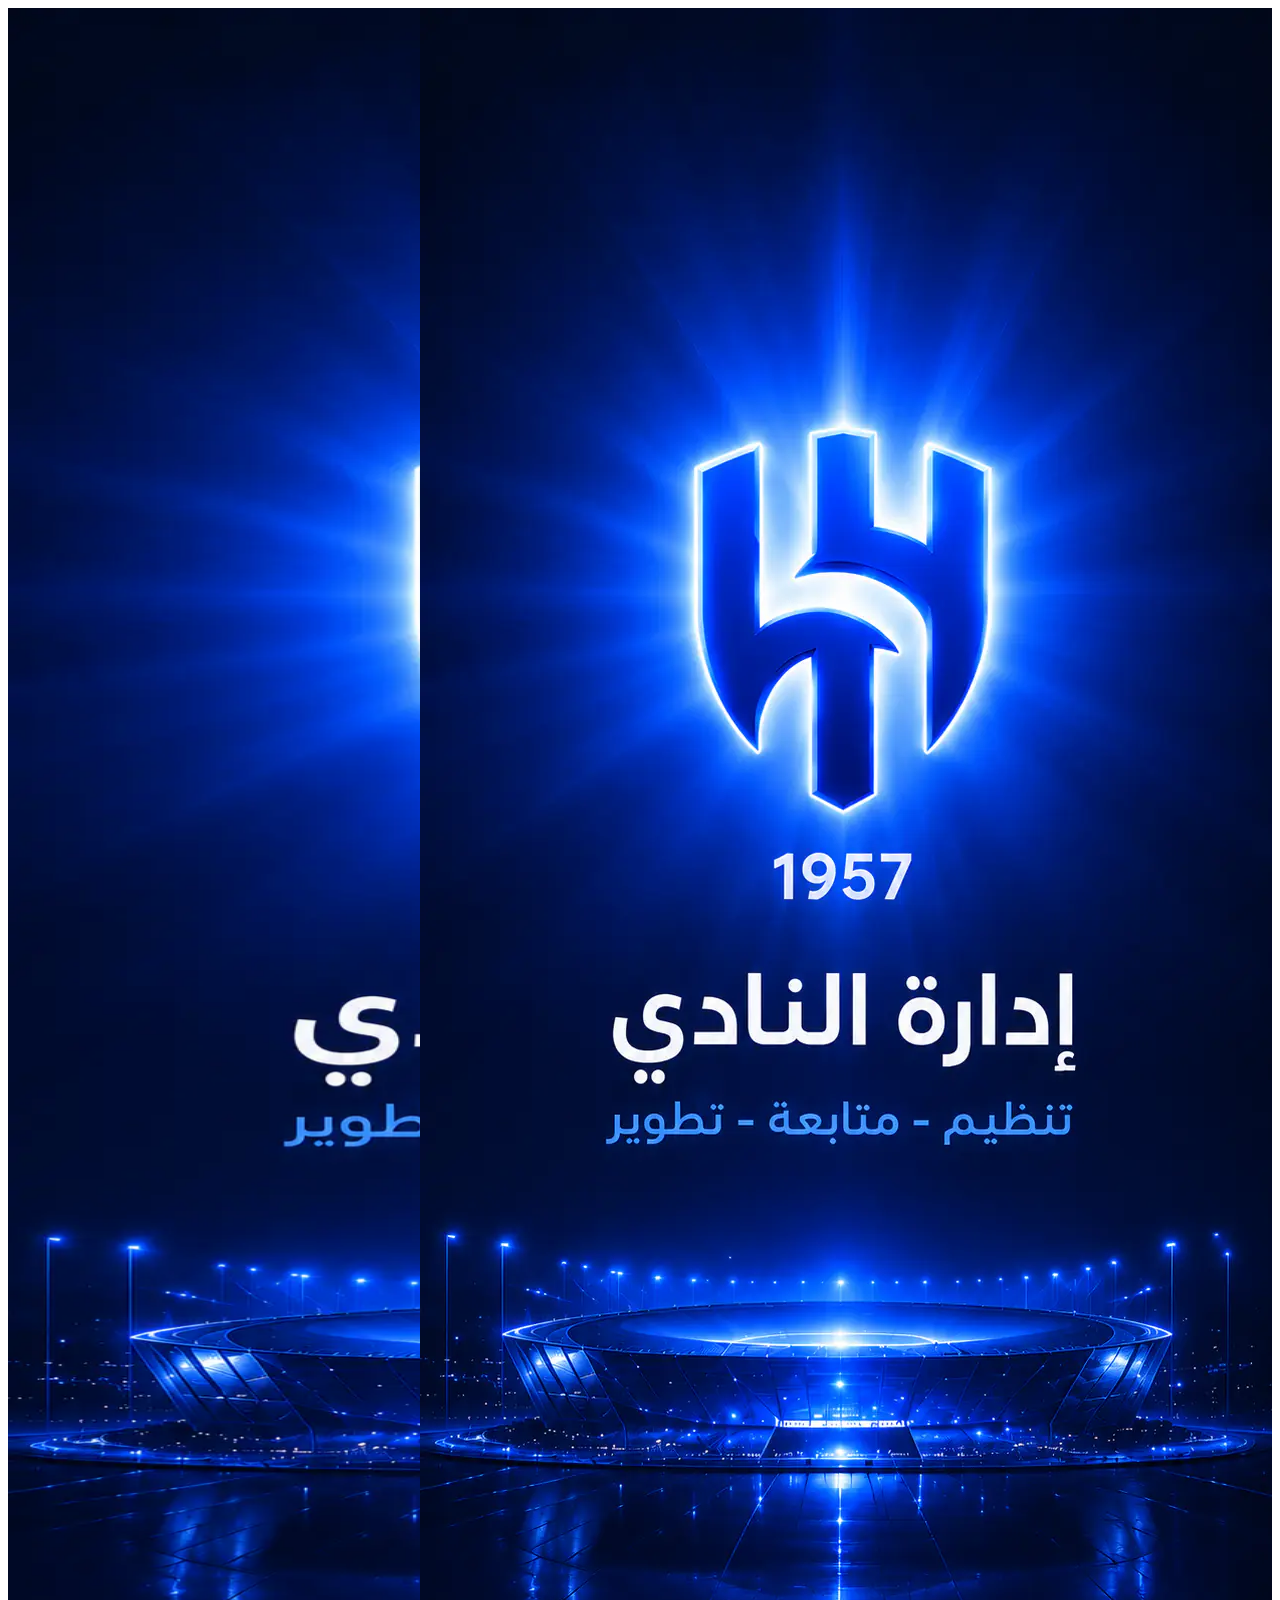
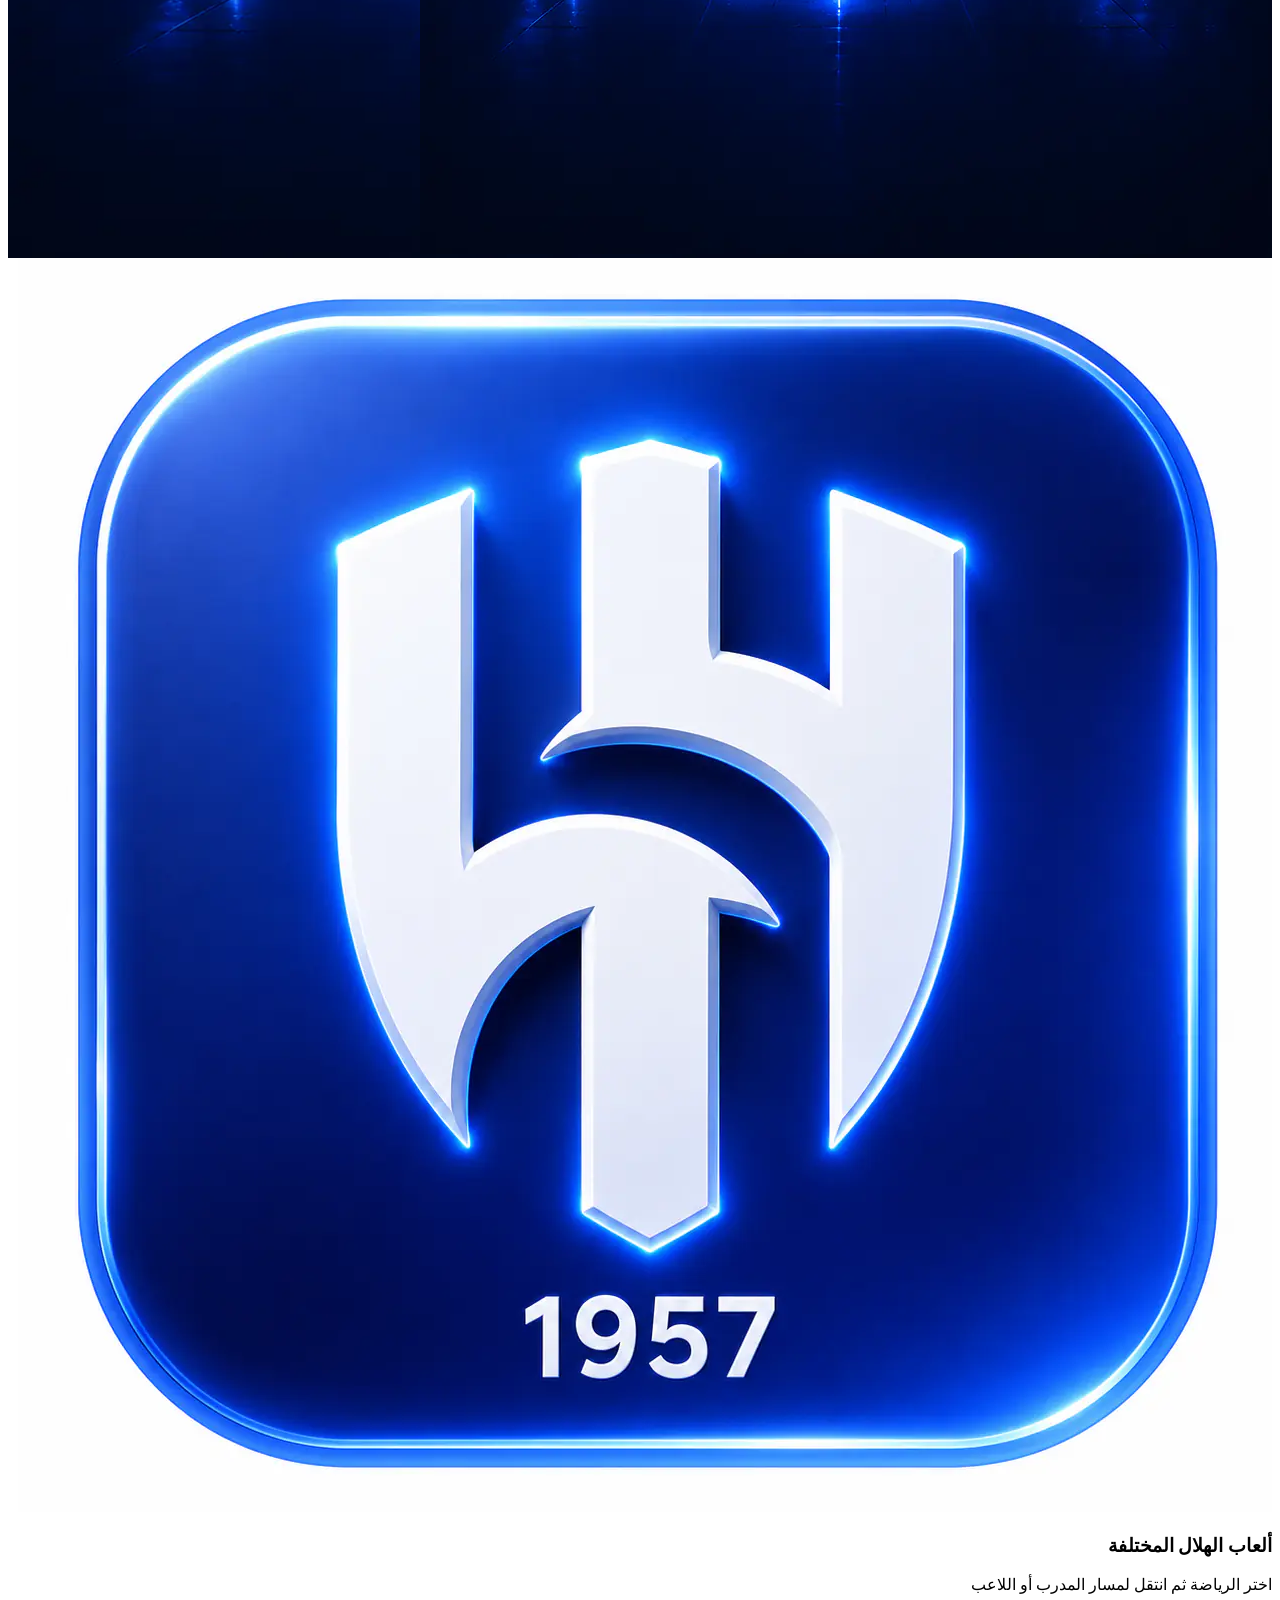
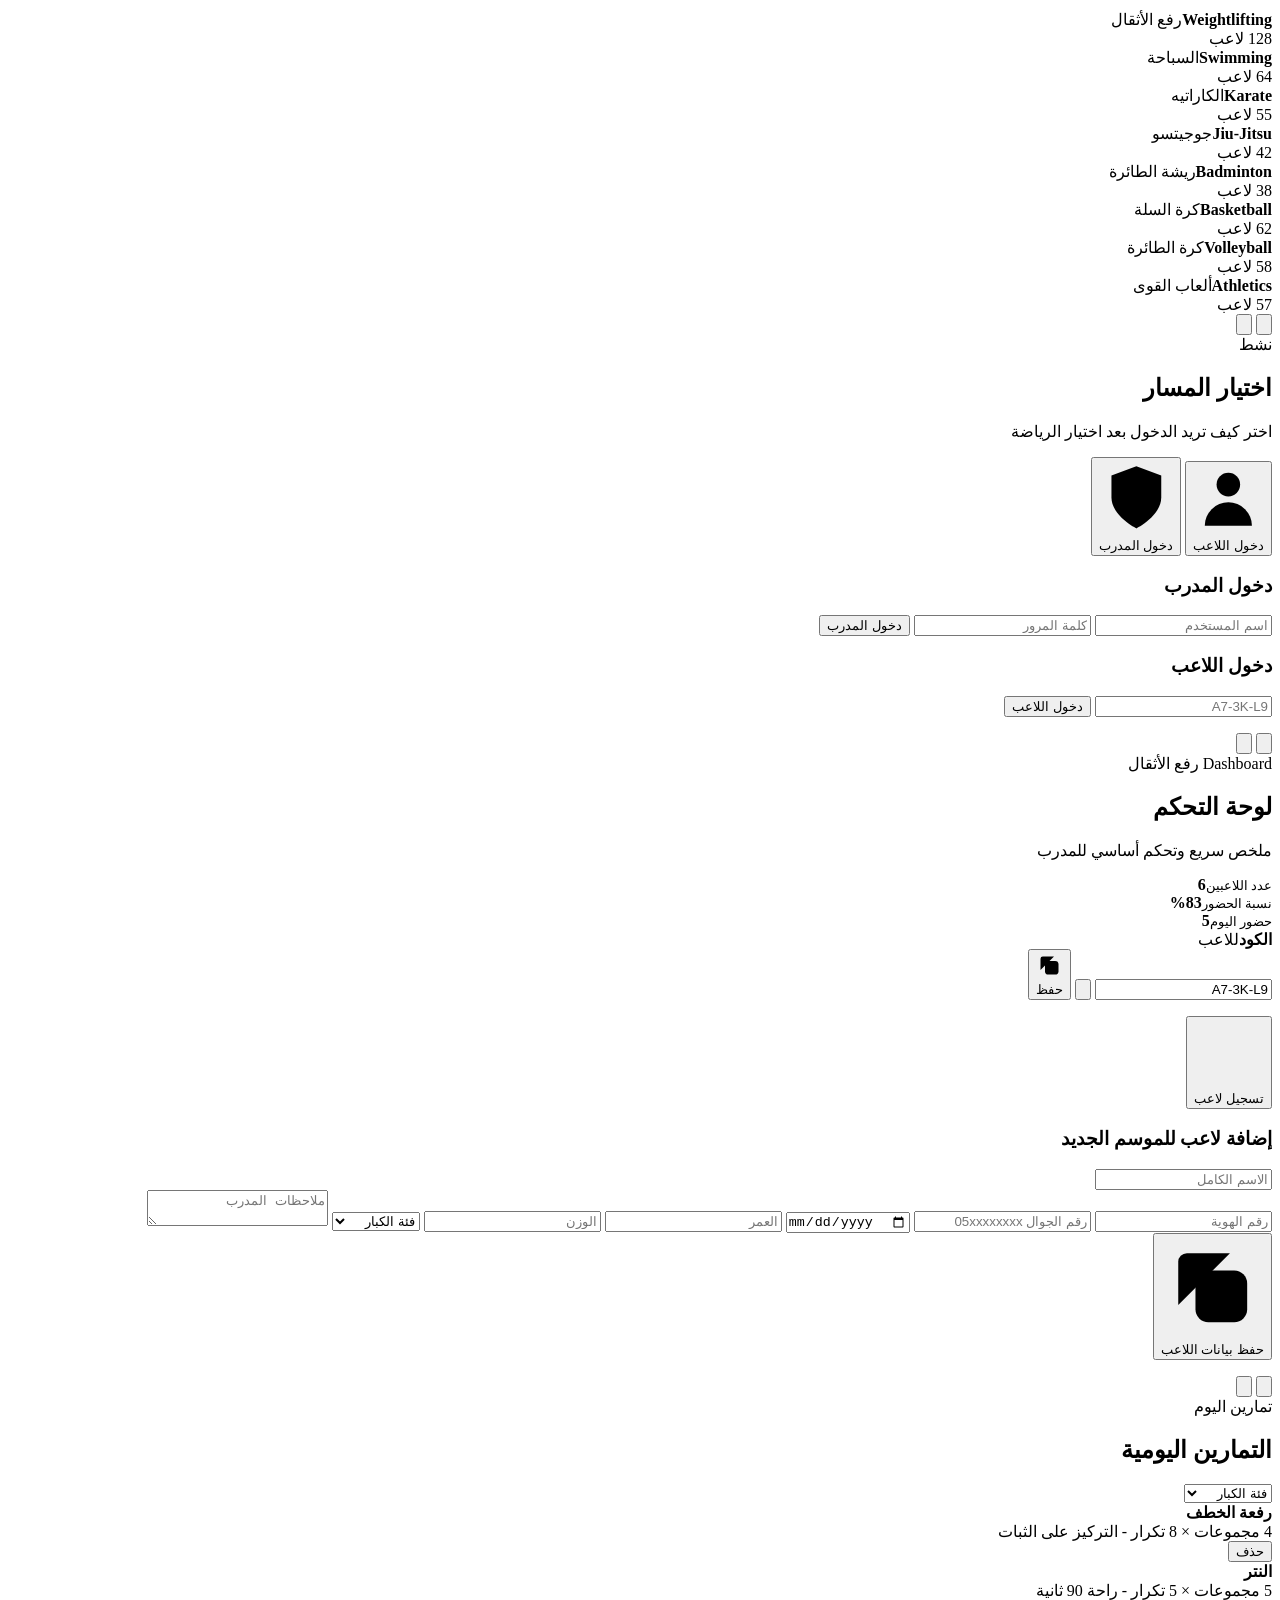
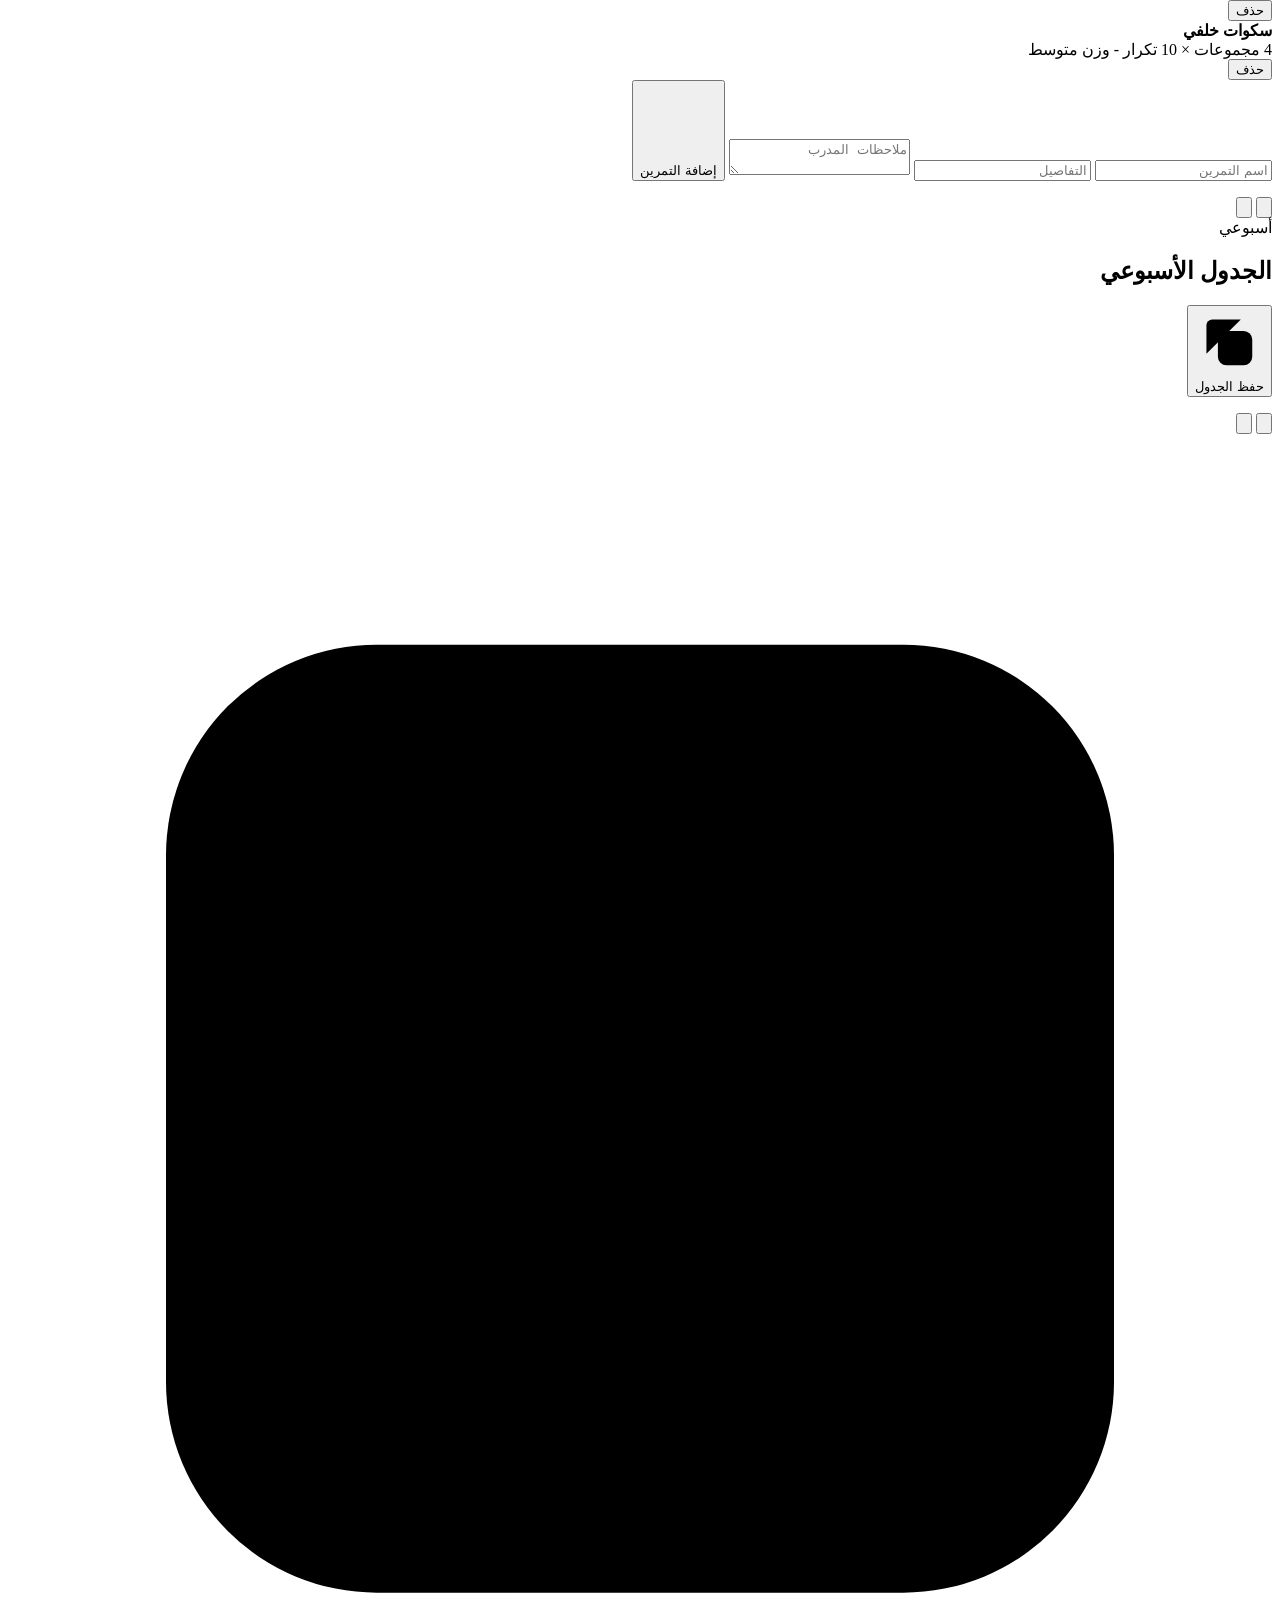
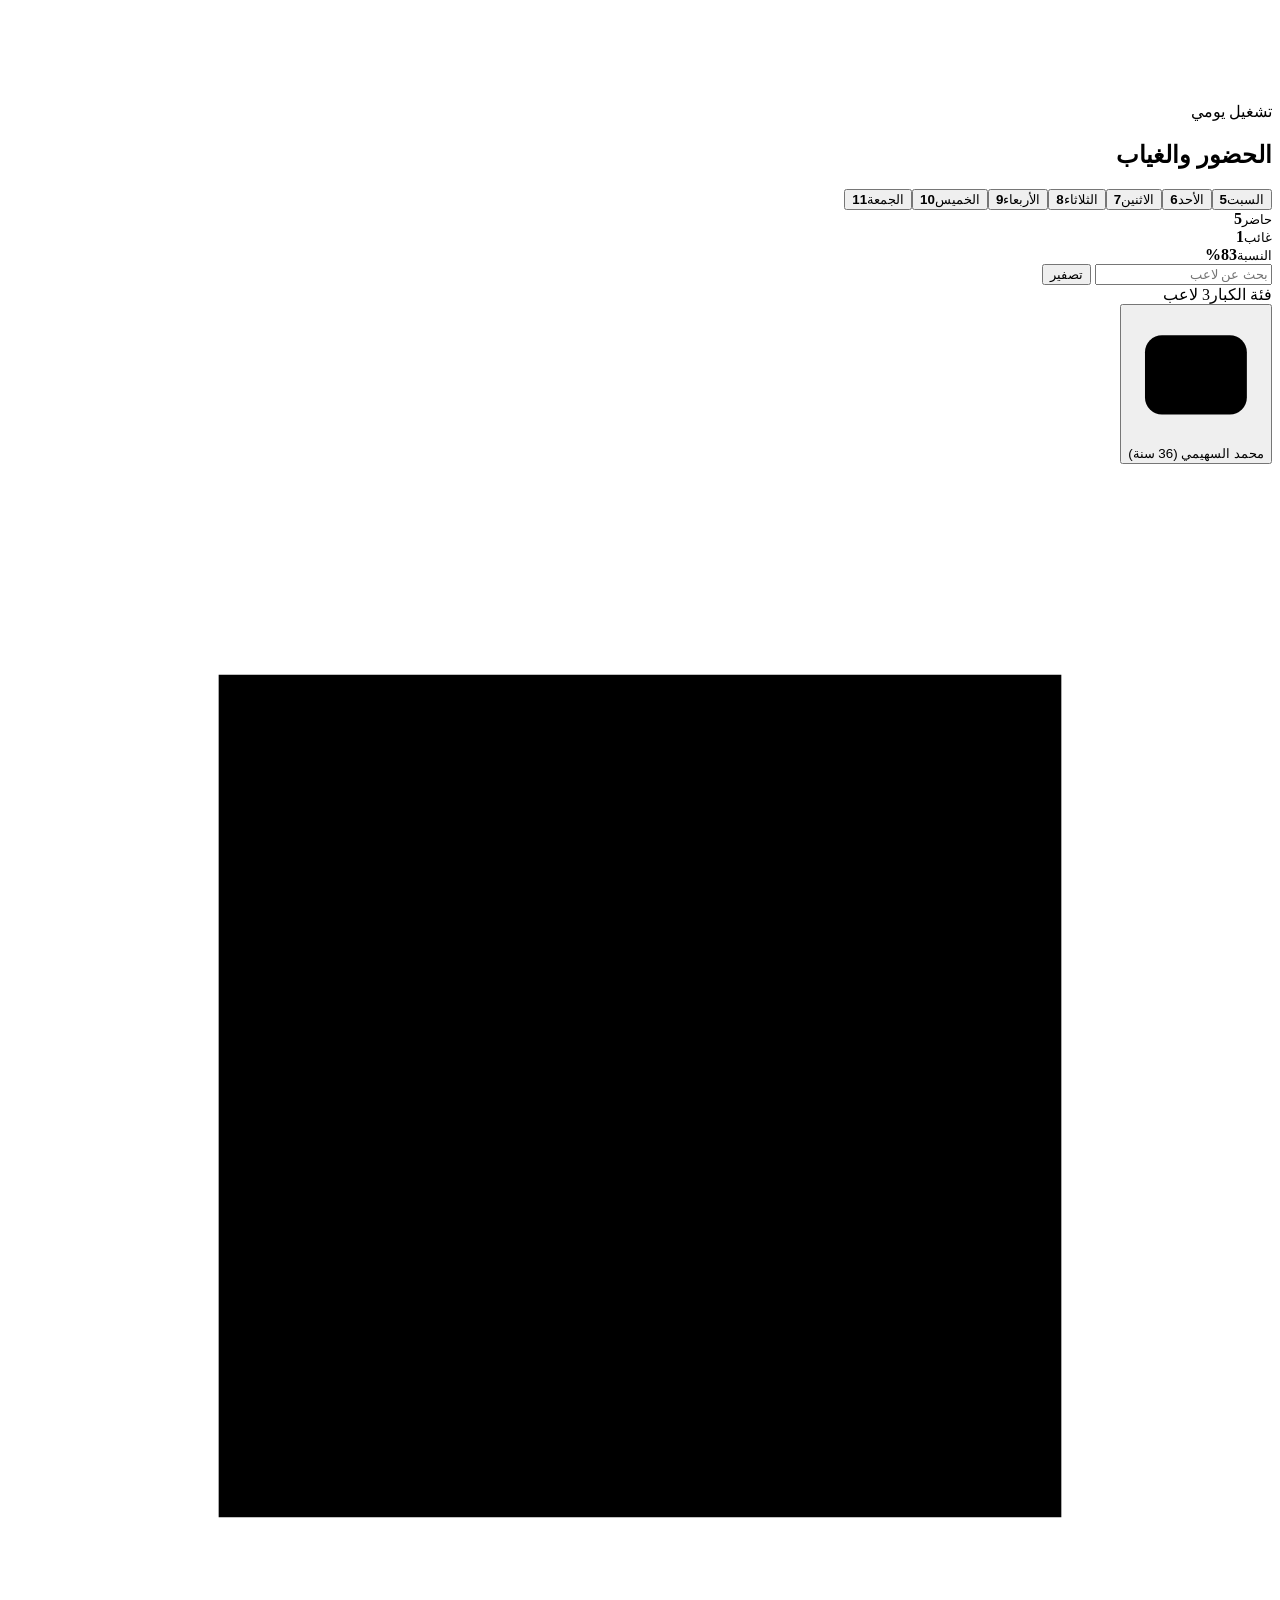
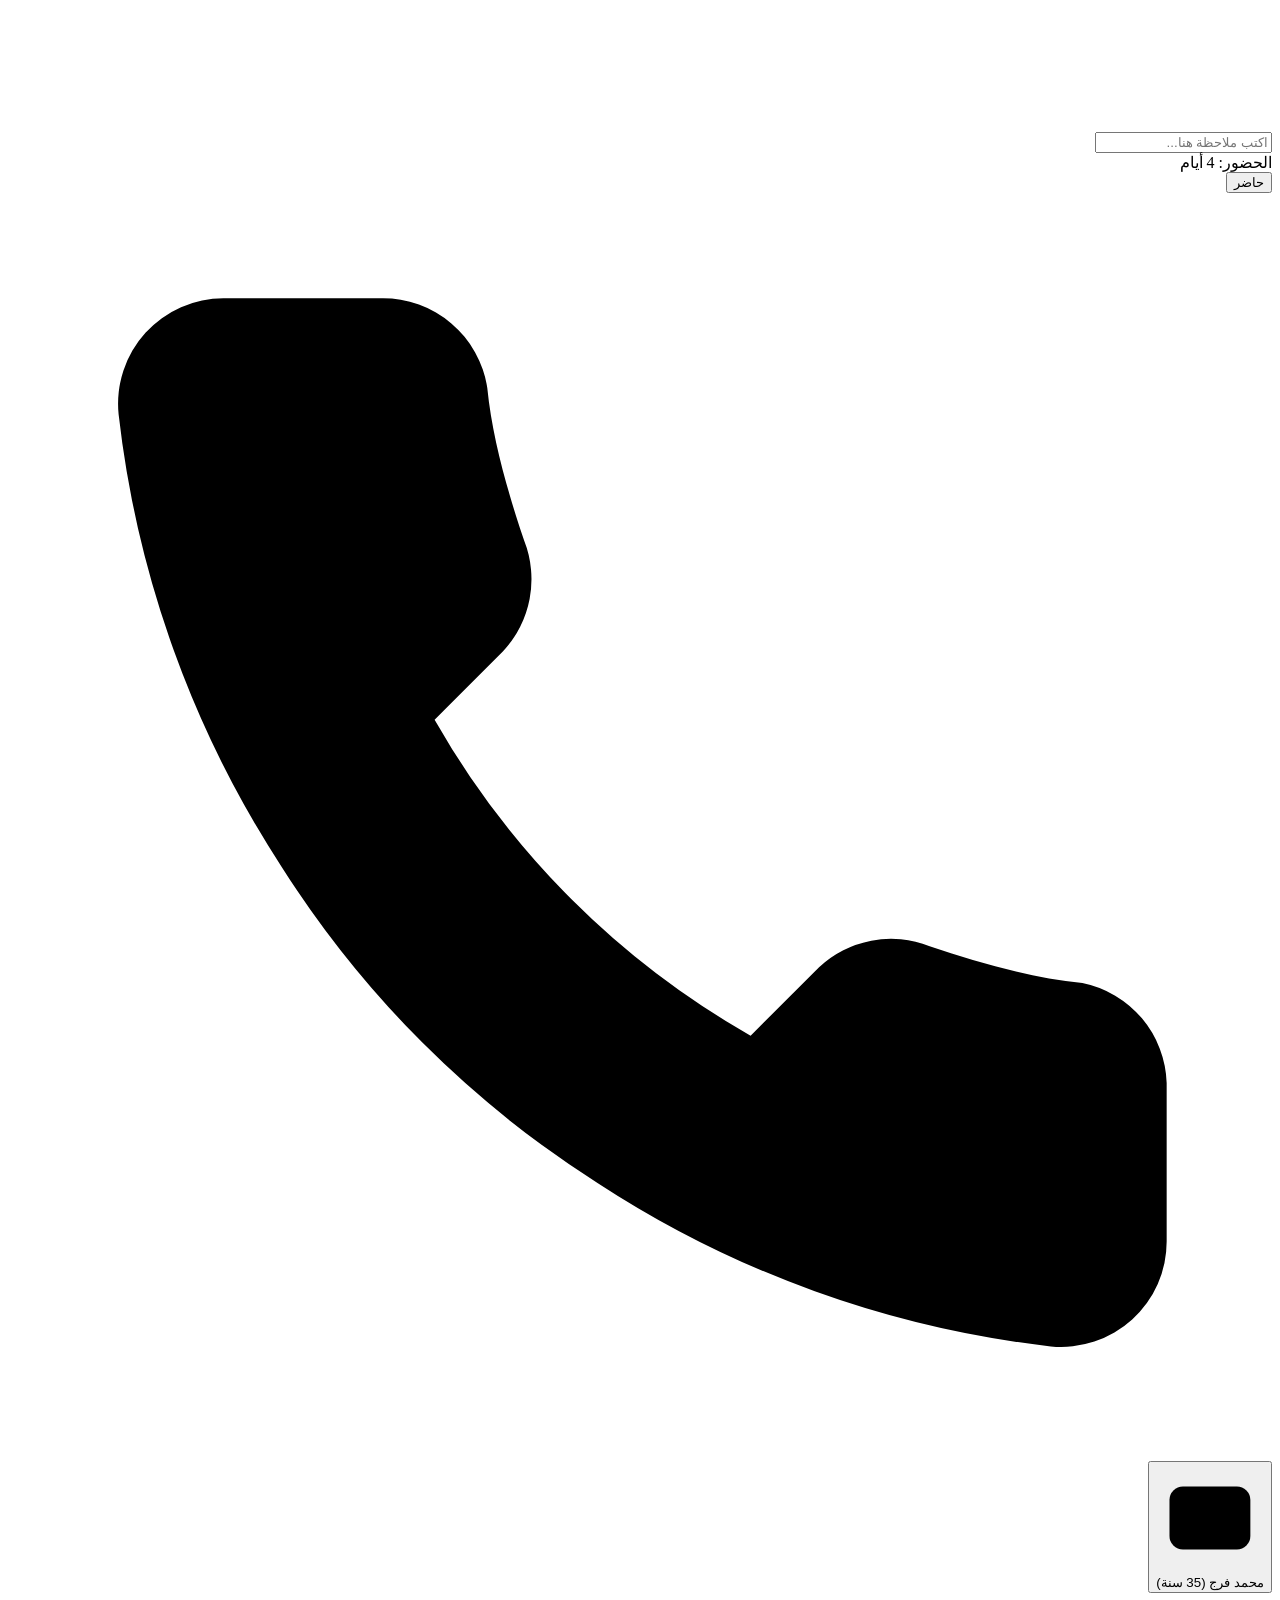
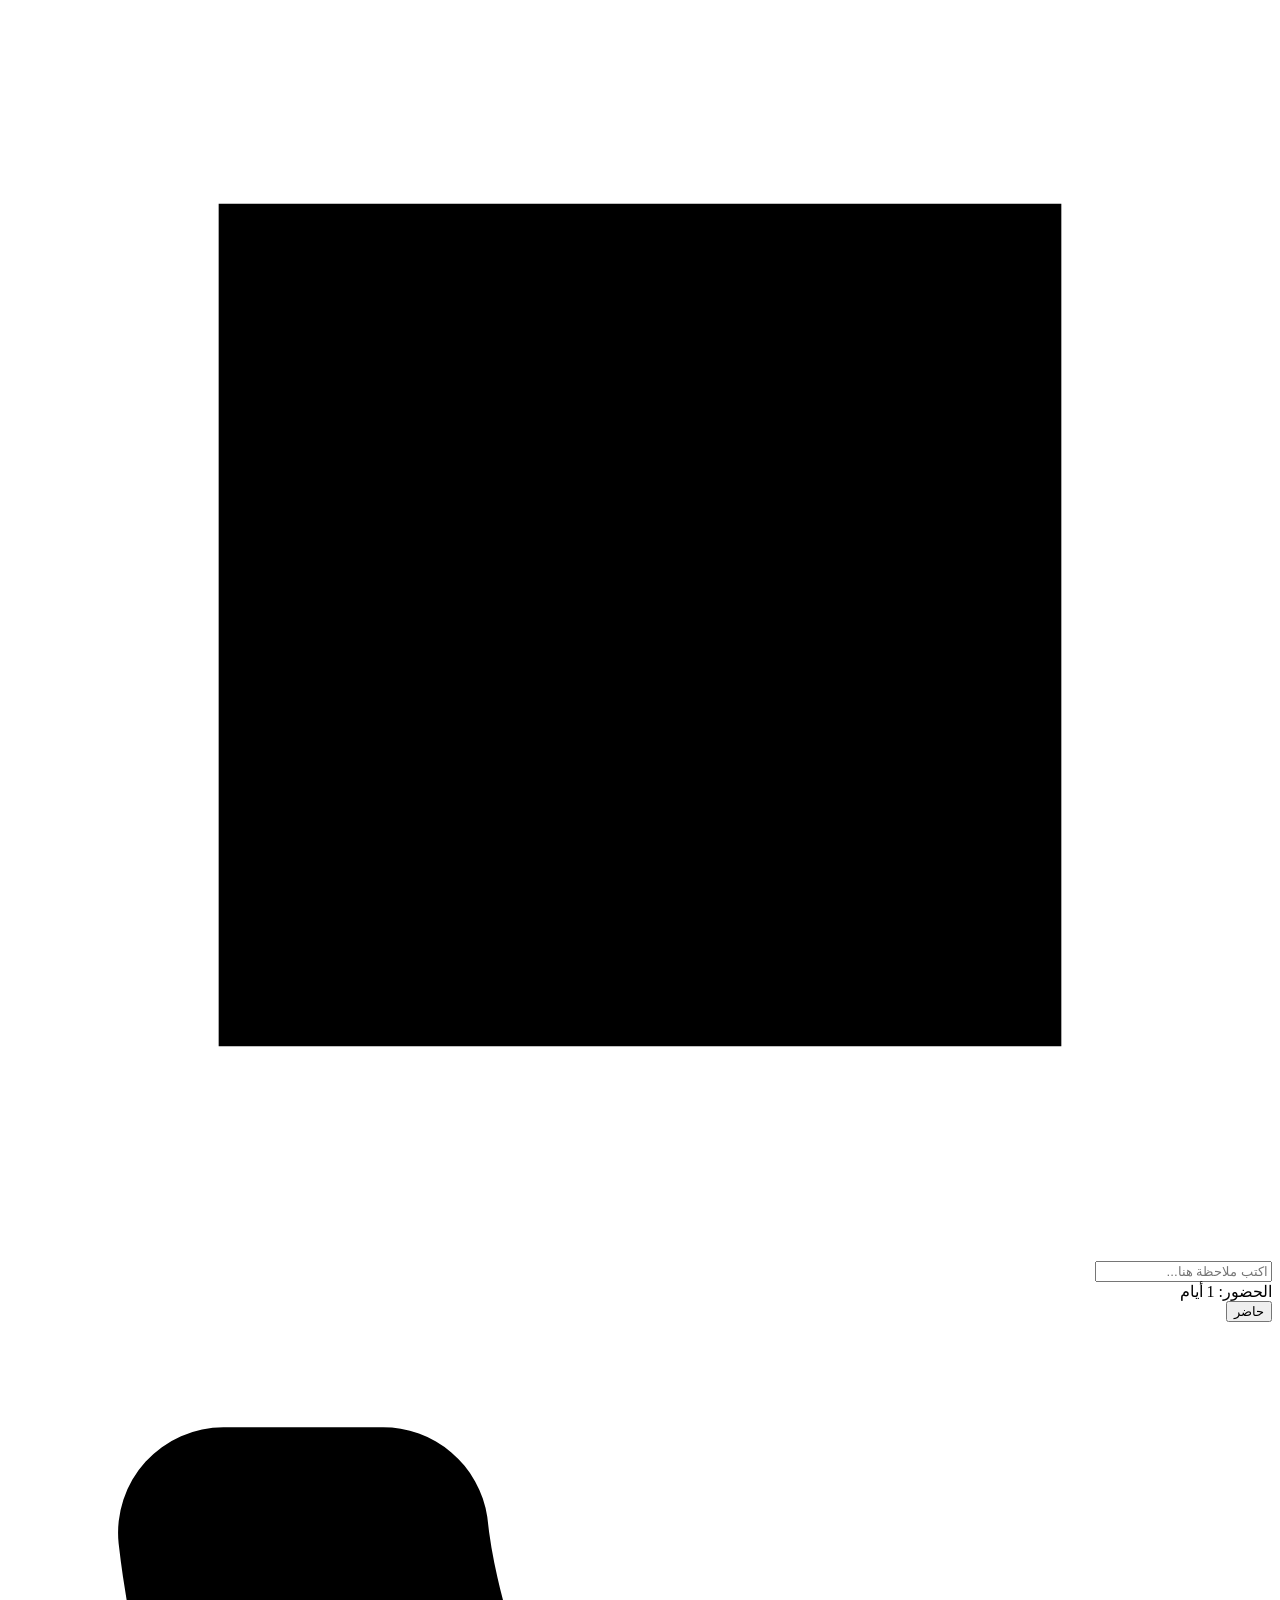
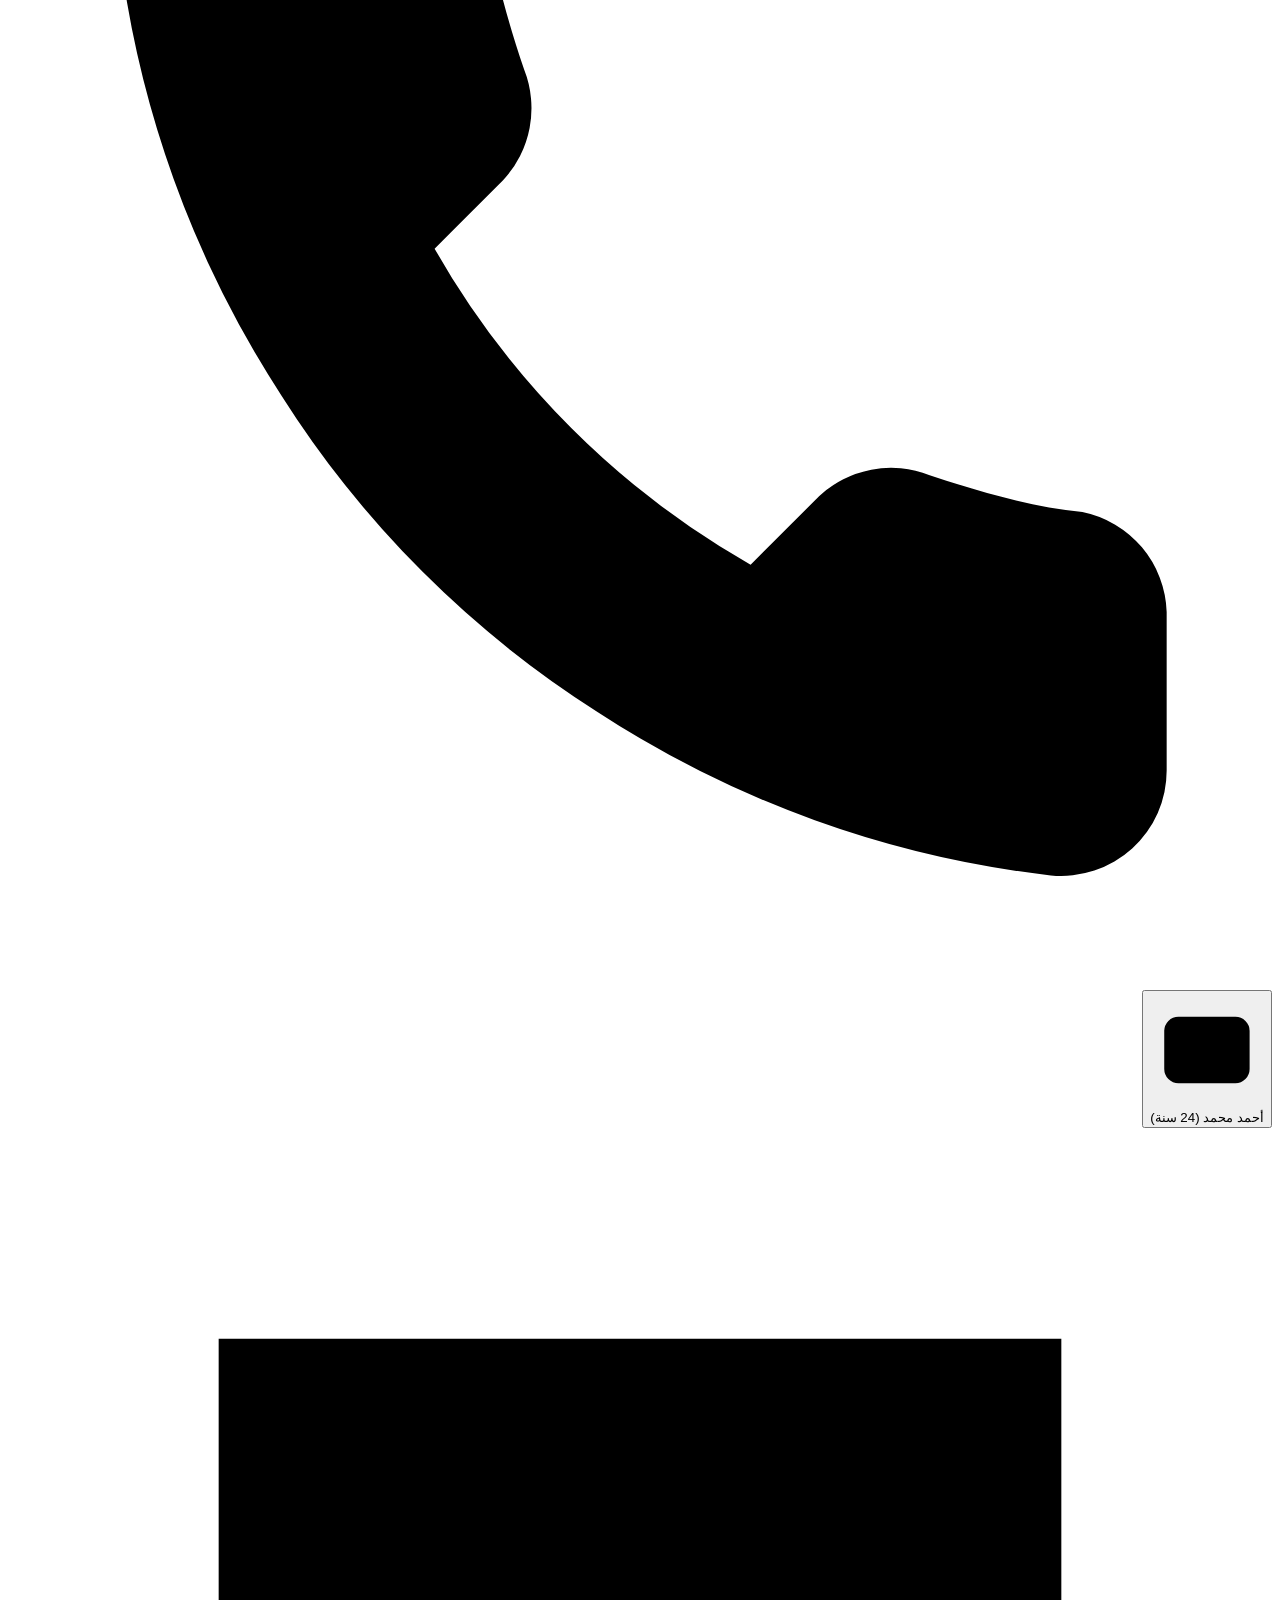
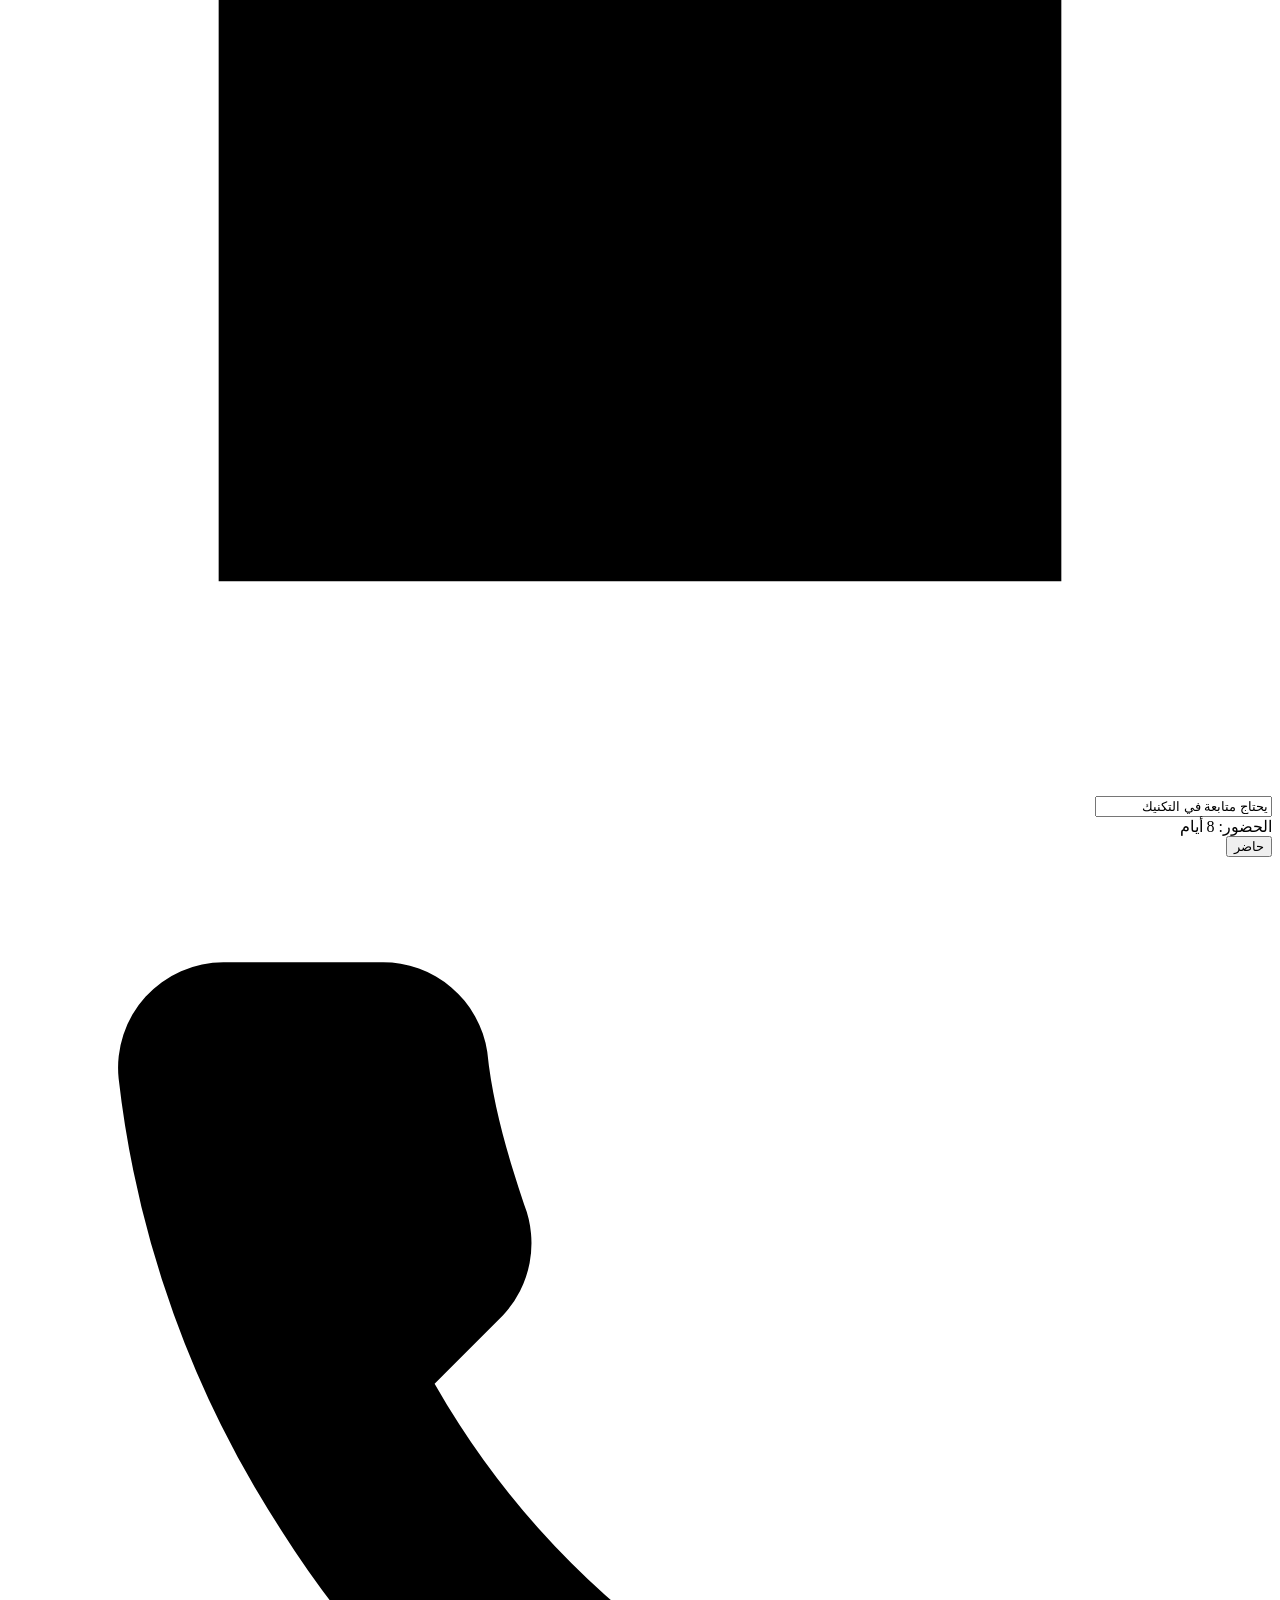
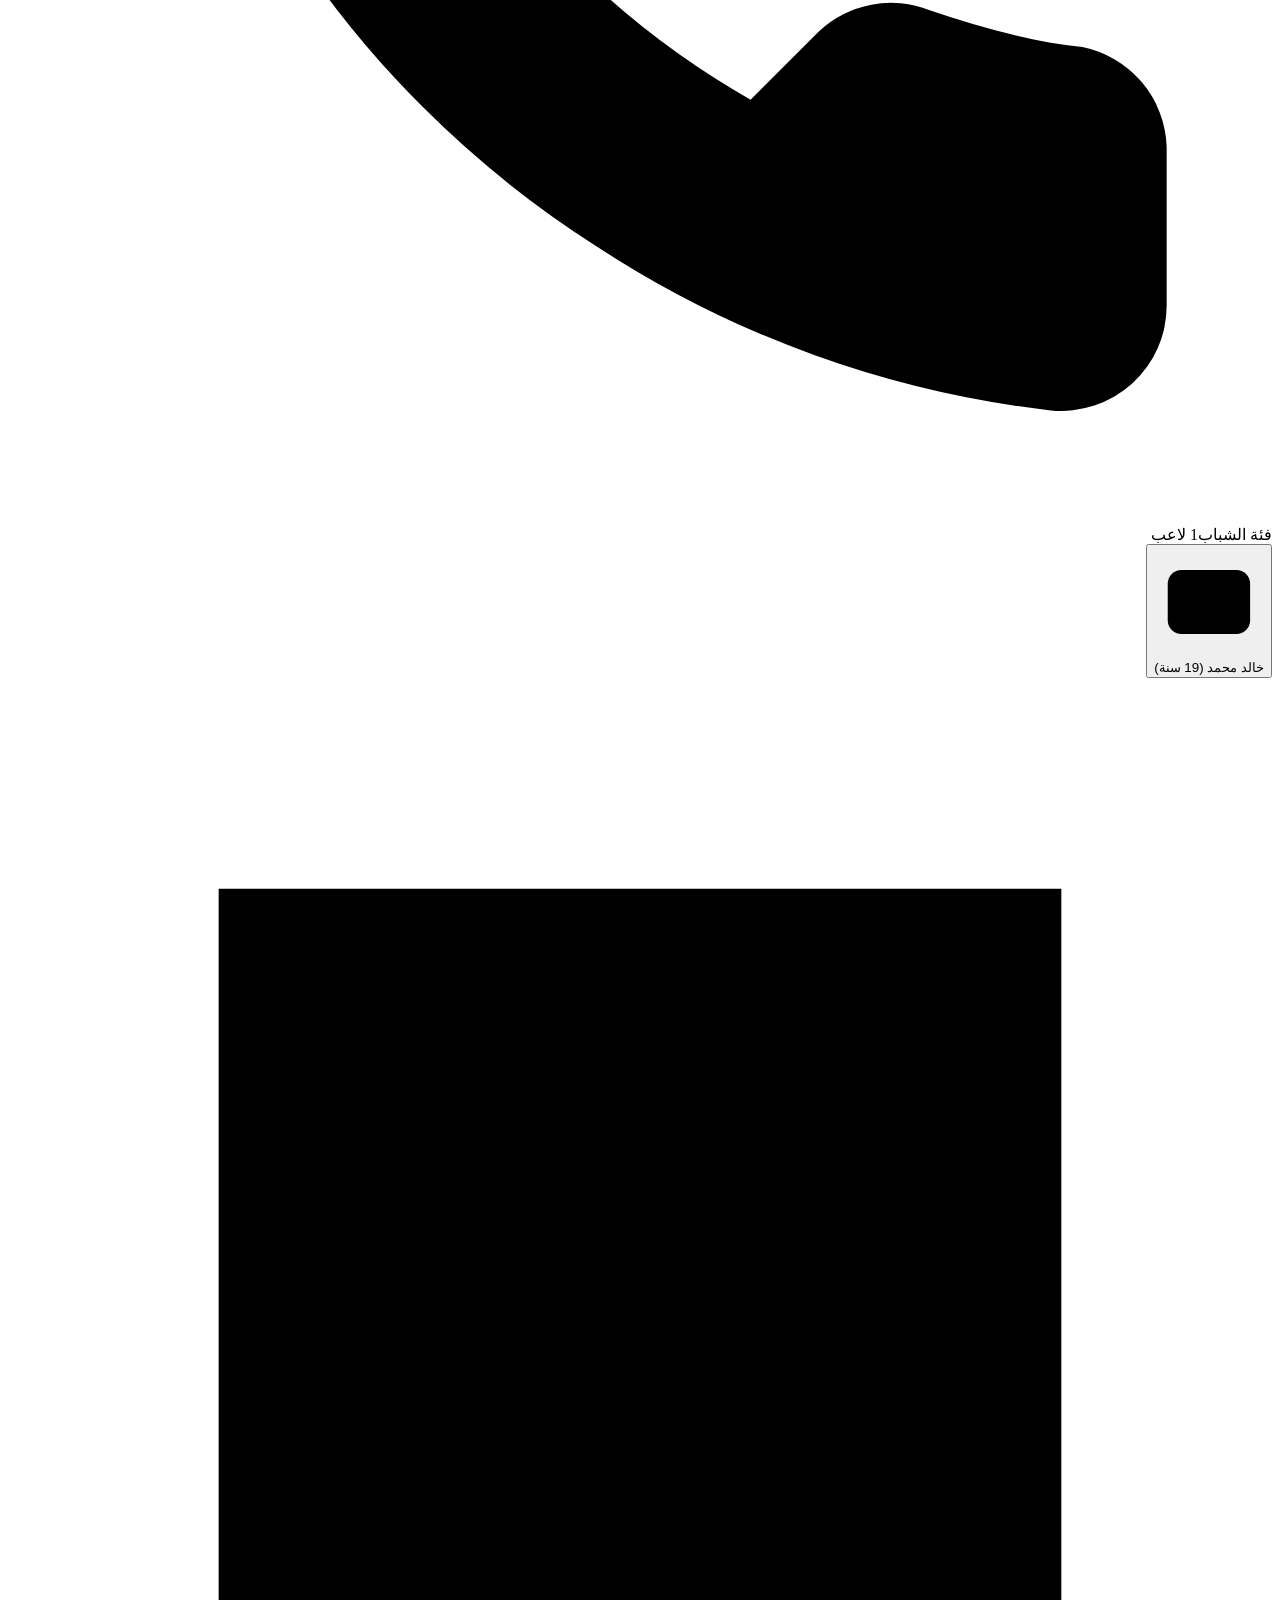
==== commit e21a8846: "Update index.dev.html" ====
--- a/index.dev.html
+++ b/index.dev.html
@@ -16,7 +16,7 @@
     <link rel="manifest" href="manifest.json" />
     <link rel="icon" type="image/webp" href="assets/optimized/hilal-icon.webp" />
     <link rel="apple-touch-icon" href="assets/optimized/apple-touch-icon.png" />
-    <link rel="stylesheet" href="style.css" />
+    <link rel="stylesheet" href="style.min.css" />
   </head>
   <body>
     <div
@@ -42,8 +42,7 @@
     <main class="app">
       <section class="content">
         <section class="page active" id="home">
-          <div class="top home-top">
-            <span class="kicker">نظام النادي</span>
+          <div class="top home-top" style="justify-content: space-between;">
             <div class="home-logo" aria-label="شعار الهلال">
               <img
                 class="logo-img"
@@ -603,17 +602,6 @@
       }
     </script>
     <script src="js/firebase-runtime.js"></script>
-    <script src="js/state.js"></script>
-    <script src="js/helpers.js"></script>
-    <script src="js/icons.js"></script>
-    <script src="js/navigation.js"></script>
-    <script src="js/renderSports.js"></script>
-    <script src="js/renderAttendance.js"></script>
-    <script src="js/renderCoach.js"></script>
-    <script src="js/renderPlayer.js"></script>
-    <script src="js/forms.js"></script>
-    <script src="js/admin.js"></script>
-    <script src="js/events.js"></script>
-    <script src="js/main.js"></script>
+    <script src="js/app.min.js"></script>
   </body>
 </html>
